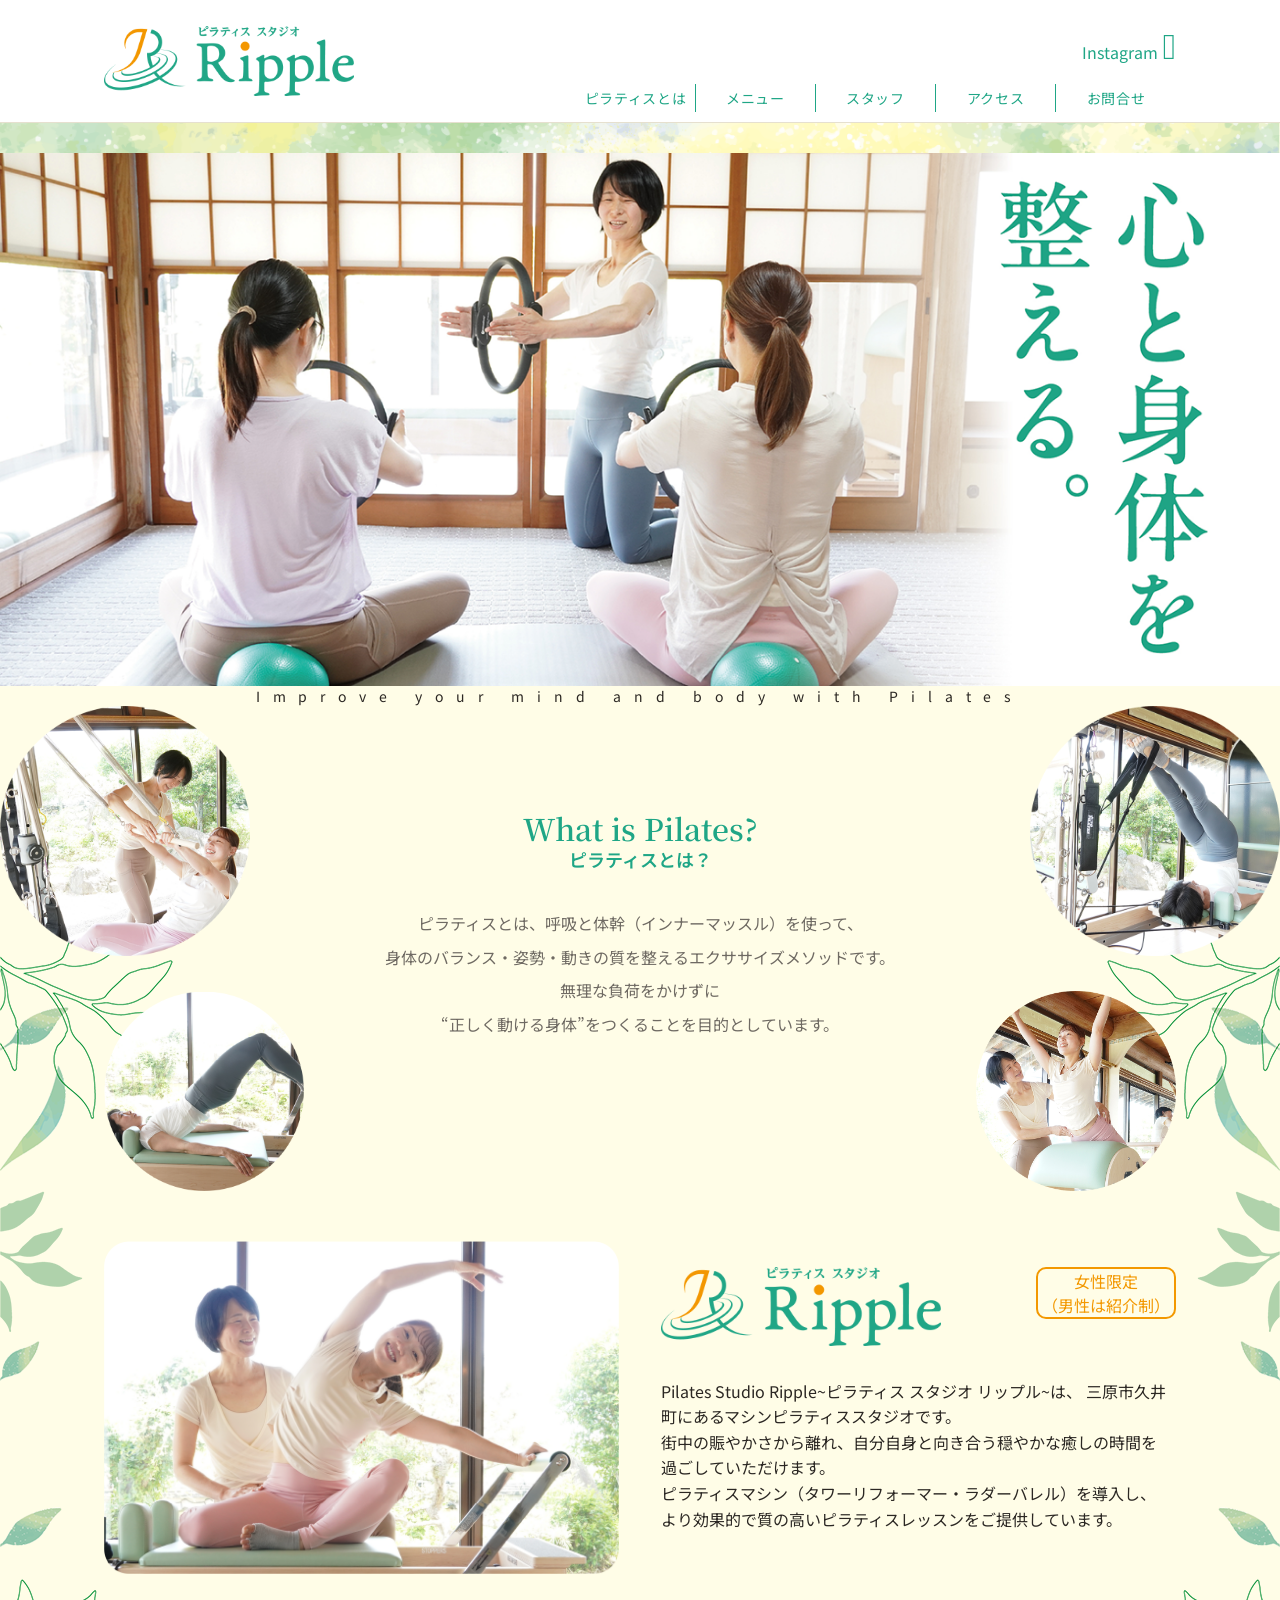
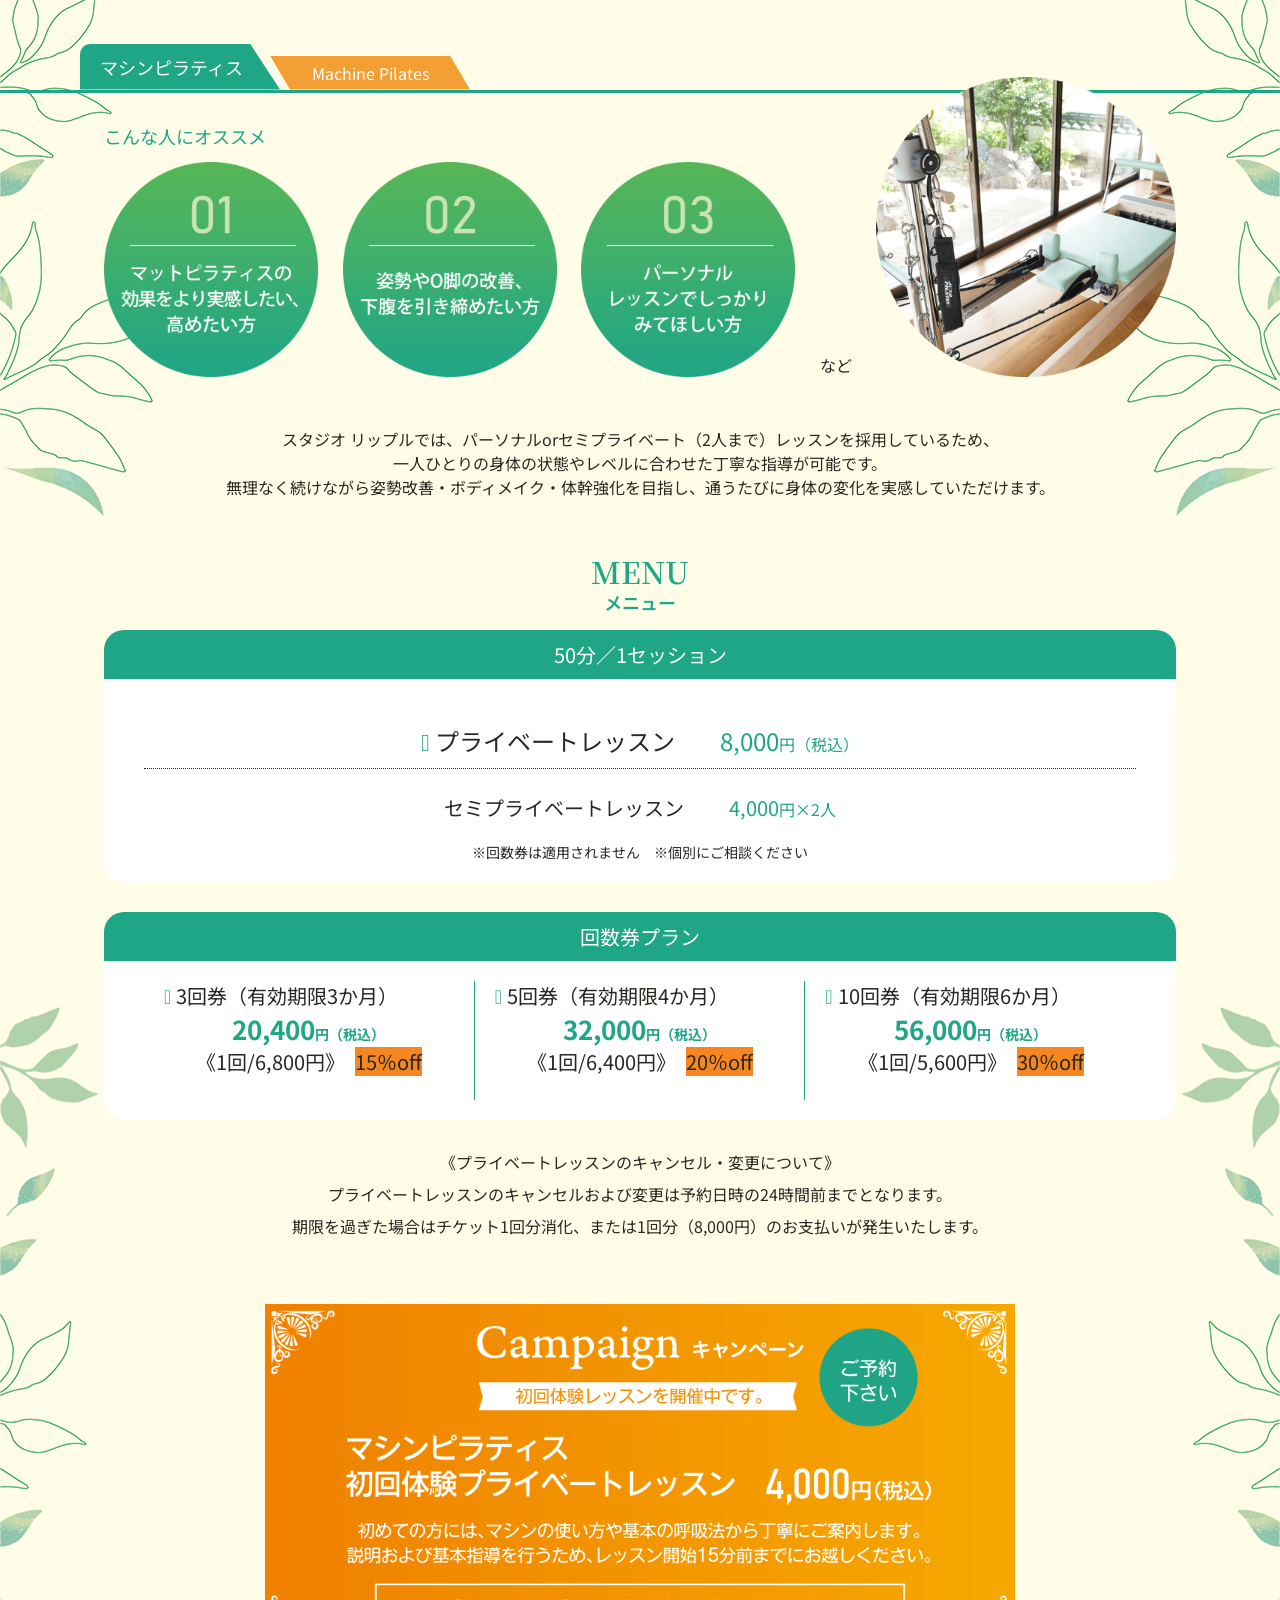
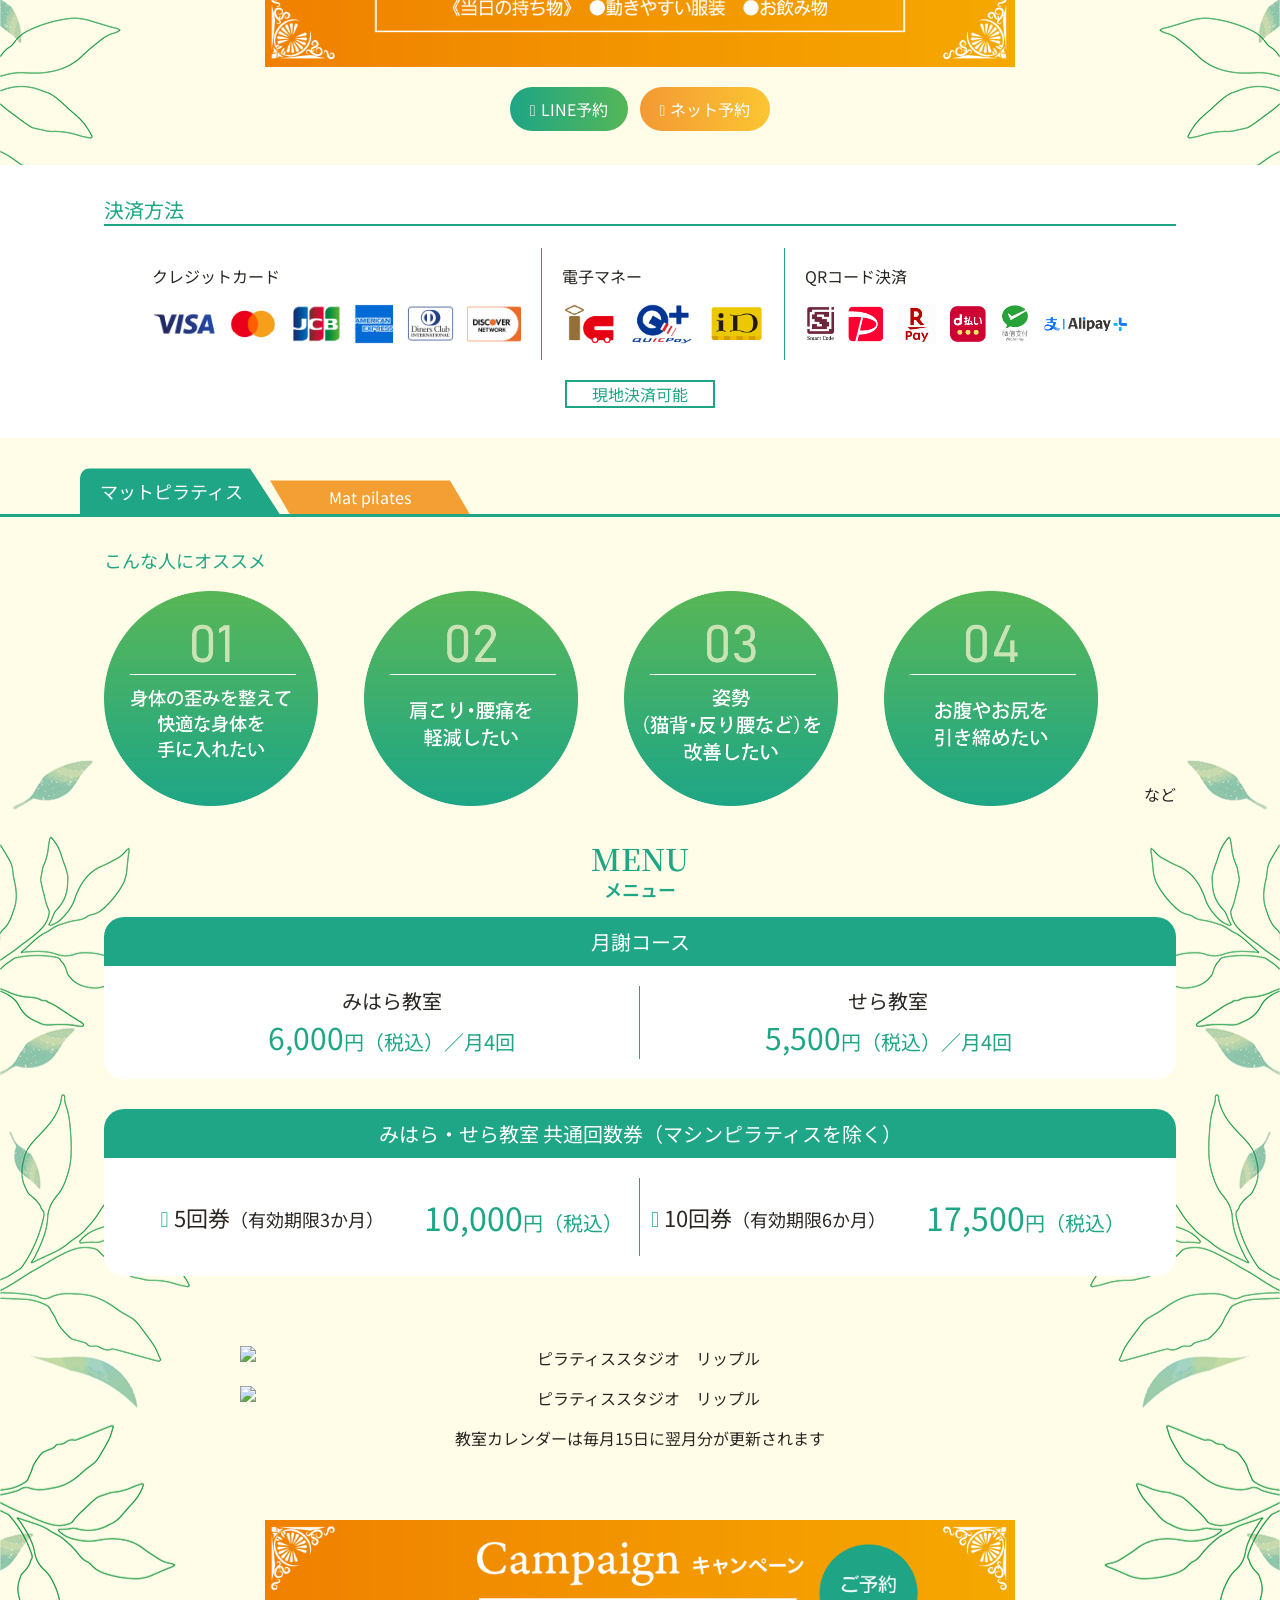
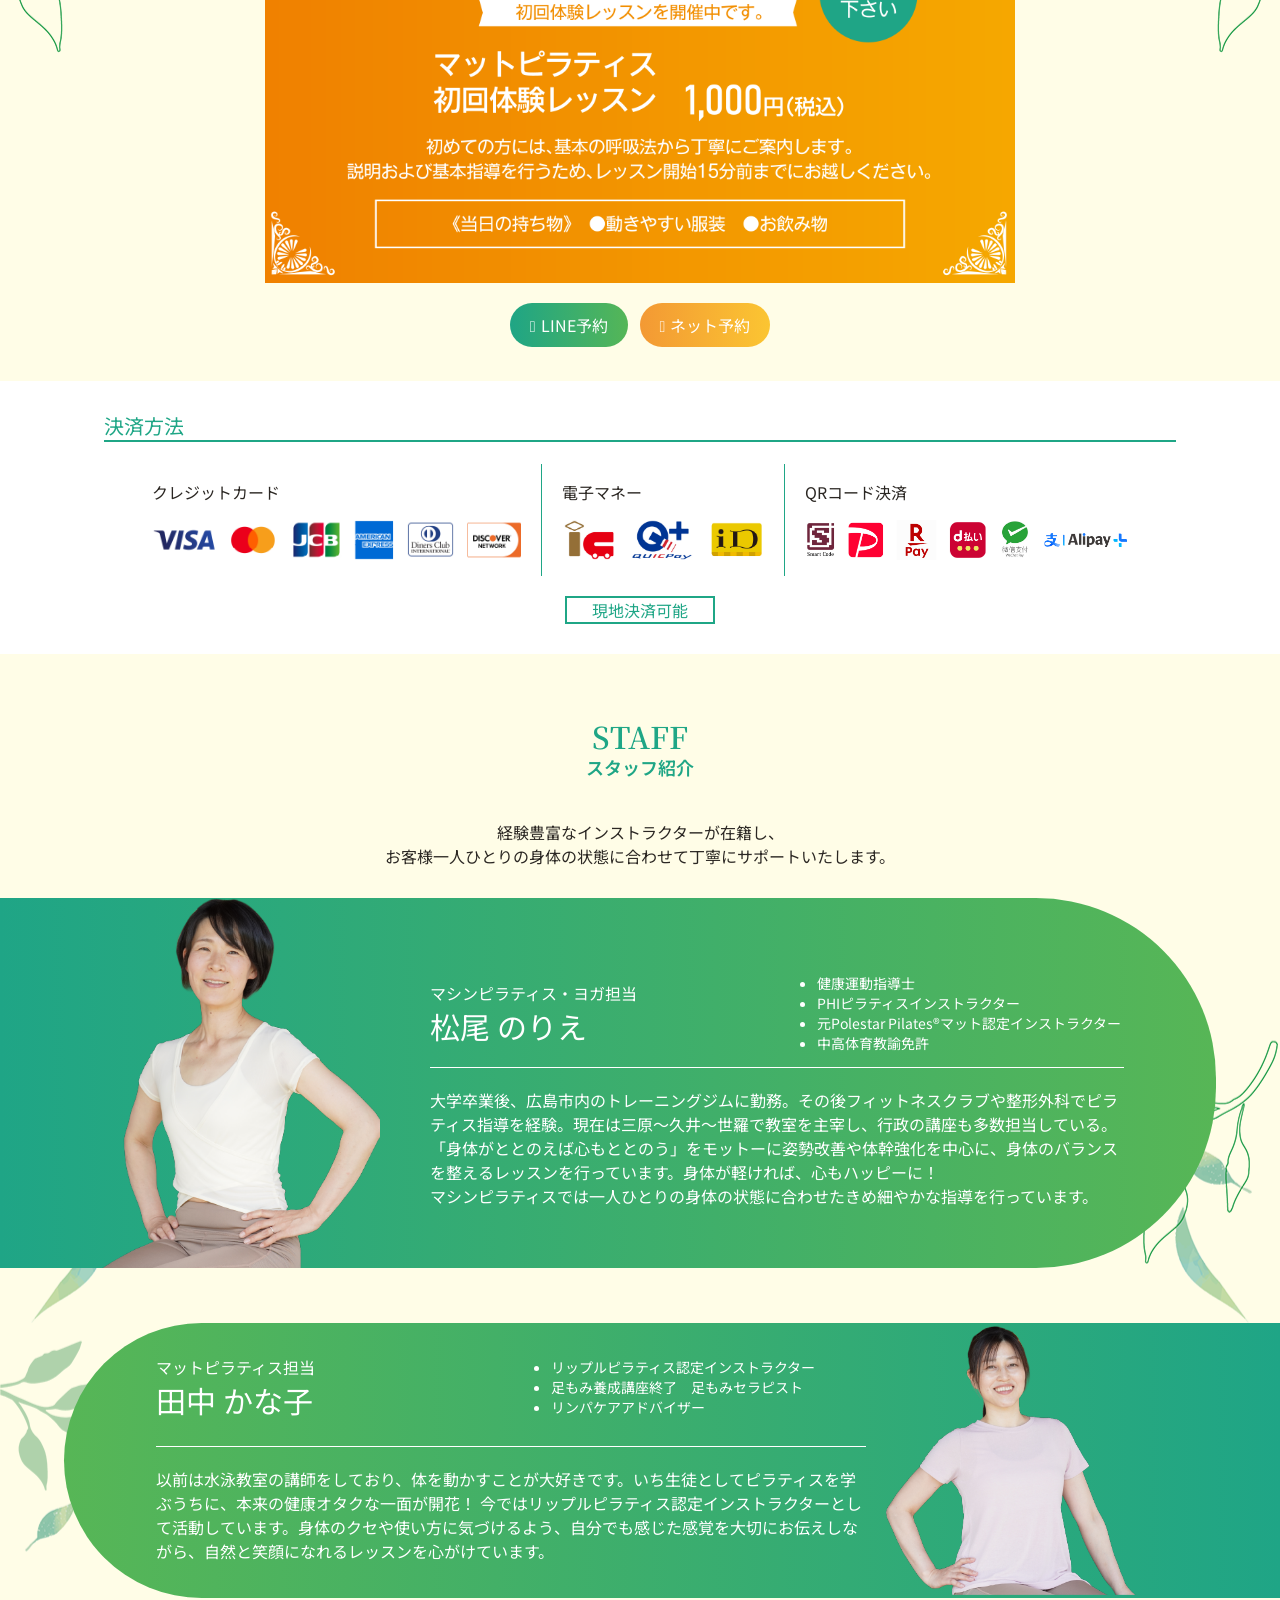
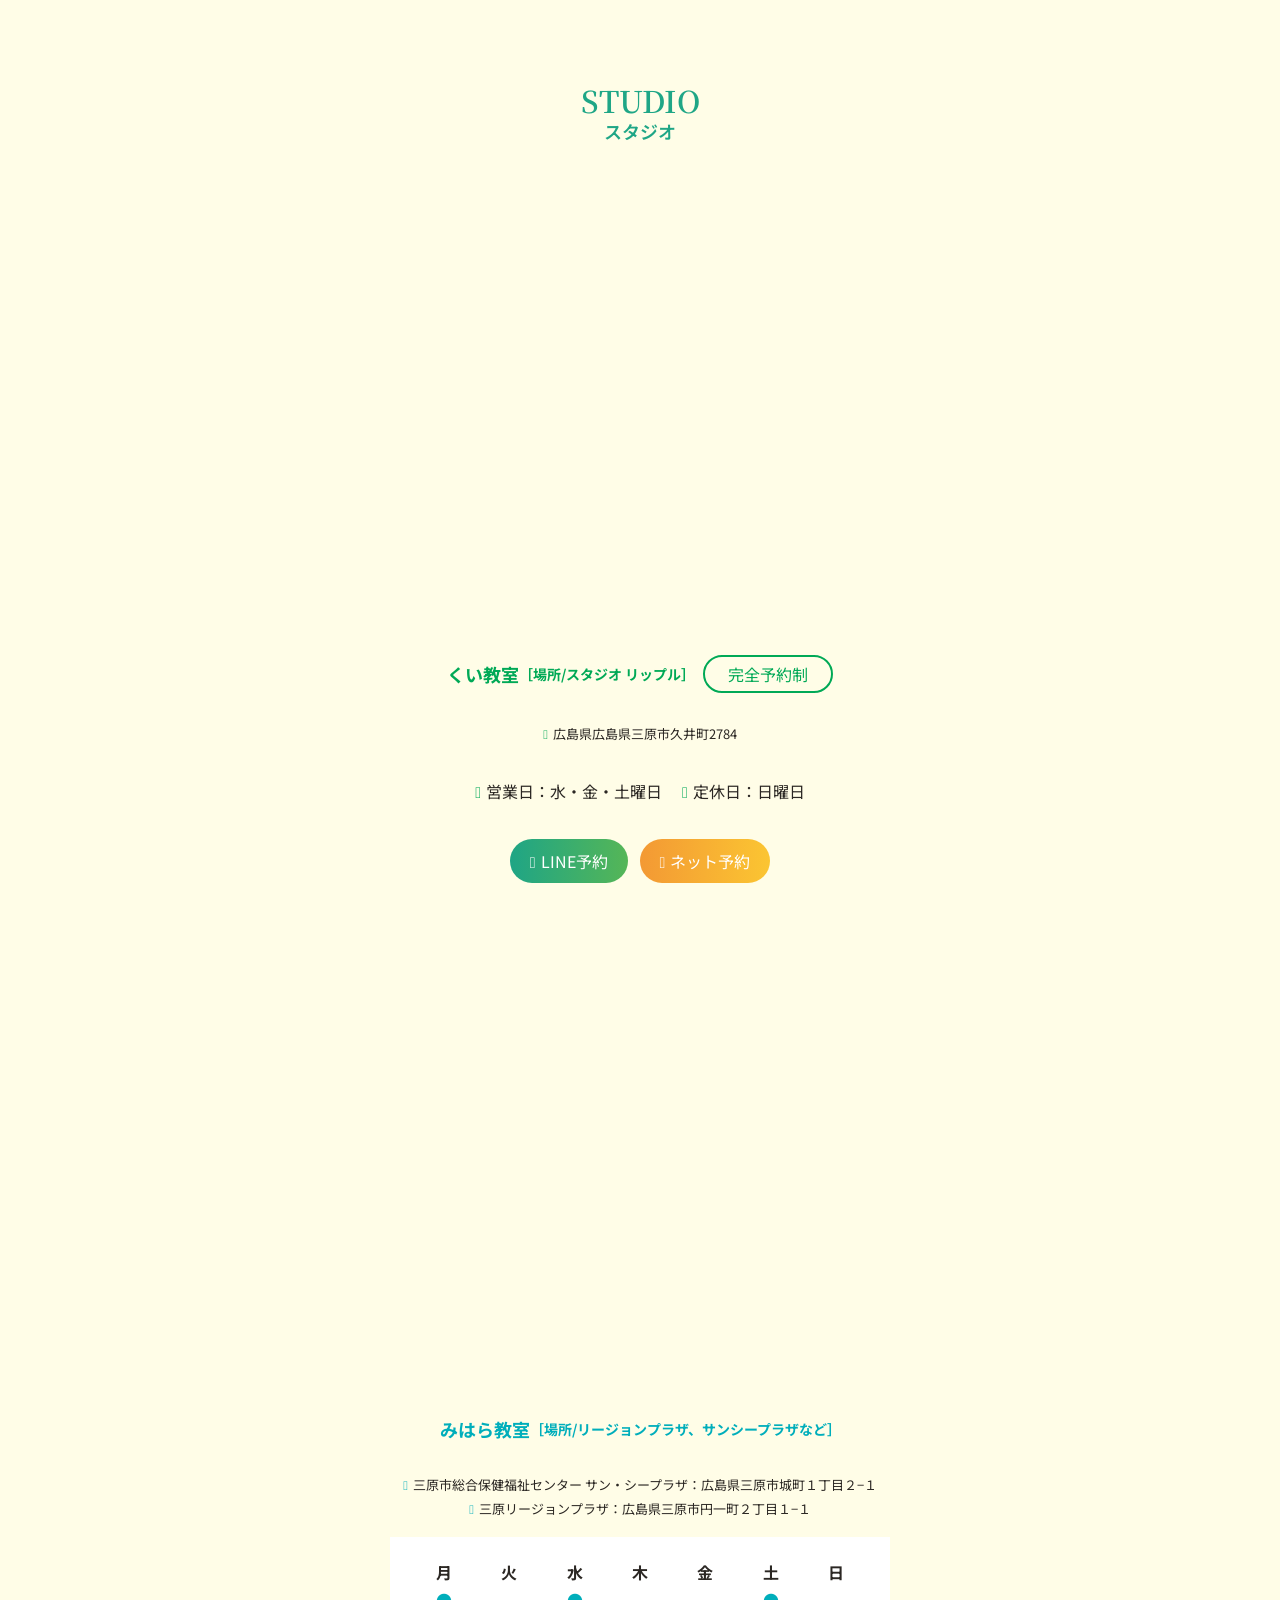
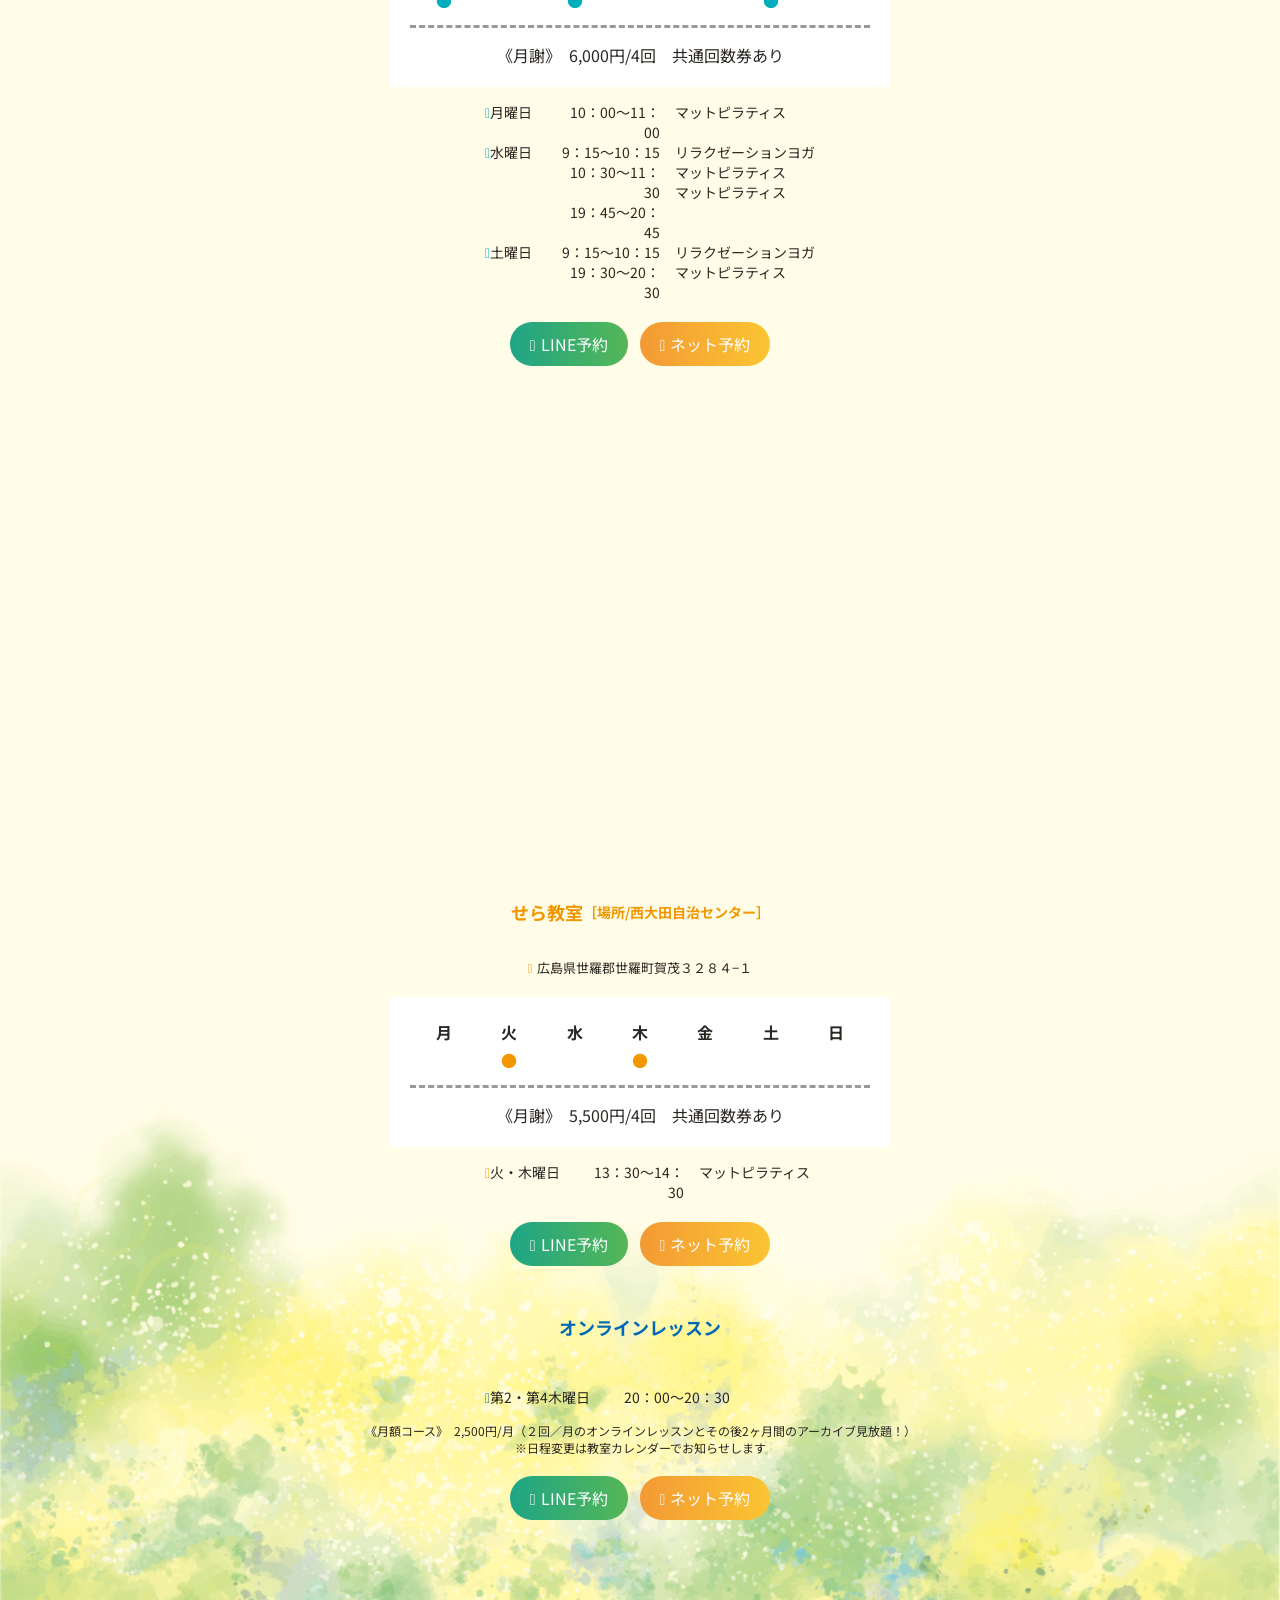
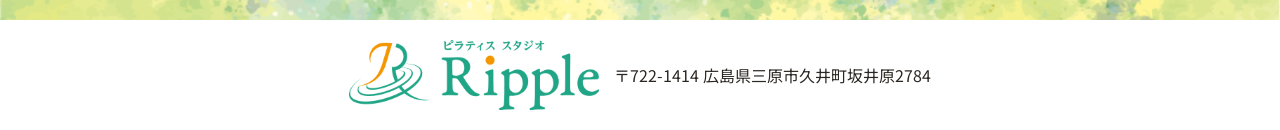
==== index.html @ 17fc34d1 "Update index.html" ====
<!DOCTYPE html>
<html lang="ja">
	<head>
		<meta charset="UTF-8">
		<meta name="viewport" content="width=device-width, initial-scale=1.0">
		<title>Ripple | ピラティススタジオ</title>
		<link rel="preconnect" href="https://fonts.googleapis.com">

		<link href="css/style.css?ver=1.0.0" rel="stylesheet">
		<!--<link rel="stylesheet" href="https://cdnjs.cloudflare.com/ajax/libs/font-awesome/4.7.0/css/font-awesome.min.css">
		<link href="https://use.fontawesome.com/releases/v5.8.2/css/all.css" rel="stylesheet">-->
		<link rel="stylesheet" href="https://cdnjs.cloudflare.com/ajax/libs/font-awesome/7.0.1/css/all.min.css" integrity="sha512-2SwdPD6INVrV/lHTZbO2nodKhrnDdJK9/kg2XD1r9uGqPo1cUbujc+IYdlYdEErWNu69gVcYgdxlmVmzTWnetw==" crossorigin="anonymous" referrerpolicy="no-referrer" />


	</head>

	<body>

		<header>
		  <div class="nav-inner">
			<div><a href="./" class="logo">
				<img src="./images/logo.png" alt="ピラティススタジオ　リップル">
			</a></div>
			<div>
				<p class="insta pc"><a href="https://www.instagram.com/ripple_pilates_norie?igsh=MWVmcjJnNmF0ODdneA%3D%3D&utm_source=qr" target="_blank">Instagram</a></p>
				<nav class="desktop-nav">
				  <a href="#about">ピラティスとは</a>
				  <a href="#machine">メニュー</a>
				  <a href="#staff">スタッフ</a>
				  <a href="#studio">アクセス</a>
				  <a href="https://line.me/R/ti/p/@204qvchf?ts=07282357&oat_content=url" target="_blank">お問合せ</a>
				</nav>
			</div>
			<button class="menu-btn" id="menuBtn" aria-label="メニュー"><span></span><span></span><span></span></button>
			  
		  </div>
			
			<div class="mobile-nav" id="mobileNav">
				<a href="#about">ピラティスとは</a>
				<a href="#machine">メニュー</a>
				<a href="#mat">スタッフ</a>
				<a href="#studio">アクセス</a>
				<a href="https://line.me/R/ti/p/@204qvchf?ts=07282357&oat_content=url" target="_blank">お問合せ</a>
				<a href="https://www.instagram.com/ripple_pilates_norie?igsh=MWVmcjJnNmF0ODdneA%3D%3D&utm_source=qr" target="_blank" class="insta">Instagram</a>
			</div>
		  
		</header>

		<main id="top">

		<!-- HERO -->
		<section class="hero">
			<div><img src="./images/main-img.png" alt="ピラティススタジオ　リップル"></div>
			<div>Improve your mind and body with Pilates</div>	  
		</section>
			
			
			

		  <!--<div class="leaf-divider">
			<svg viewBox="0 0 1200 60" preserveAspectRatio="none"><path d="M0 30 Q150 0 300 30 T600 30 T900 30 T1200 30 V60 H0 Z" fill="#E7F3EE"/></svg>
		  </div>-->
<div class="bk1">
		  <!-- ABOUT -->
		<section class="about" id="about">
			<div class="wrap">
				<p class="eyebrow font1">What is Pilates?</p>
			  	<h2 class="heading">ピラティスとは？</h2>
			  	<div class="fade-in">
					<div class="about-text">
				  	<p>
						ピラティスとは、呼吸と体幹（インナーマッスル）を使って、<br class="pc">
						身体のバランス・姿勢・動きの質を整えるエクササイズメソッドです。<br class="pc">
						無理な負荷をかけずに<br class="pc">
						“正しく動ける身体”をつくることを目的としています。
				  	</p>
					</div>
			  	</div>
				
				<div class="badge-row">
					<div>
						<img src="./images/index5.png" alt="ピラティススタジオ　リップル">  
					</div>
				  
					<div>
						<p>女性限定<br>（男性は紹介制）</p>
						<p>Pilates Studio Ripple~ピラティス スタジオ リップル~は、
						三原市久井町にあるマシンピラティススタジオです。<br>
						街中の賑やかさから離れ、自分自身と向き合う穏やかな癒しの時間を
						過ごしていただけます。<br>
						ピラティスマシン（タワーリフォーマー・ラダーバレル）を導入し、
						より効果的で質の高いピラティスレッスンをご提供しています。</p>
				  	</div>
				</div>
				
			</div>
		</section>
			
			
			
			

		  <!--<div class="leaf-divider">
			<svg viewBox="0 0 1200 60" preserveAspectRatio="none"><path d="M0 30 Q150 60 300 30 T600 30 T900 30 T1200 30 V60 H0 Z" fill="#FFFDE2"/></svg>
		  </div>-->

		  <!-- MACHINE PILATES -->
		  <section class="program" id="machine">
			  
			<div class="program1">  
				<div class="wrap">
				  <div class="program-tag">マシンピラティス</div>
				  <div class="heading1">Machine Pilates</div>
				</div>
			</div>
			  
				
			<div class="wrap">				
			  <p class="program2">こんな人にオススメ</p>

			  <div class="reasons fade-in m-t--90">
				<div class="reason-card">
					<img src="./images/index8.png" alt="ピラティススタジオ　リップル">
				</div>
				<div class="reason-card">
				  	<img src="./images/index9.png" alt="ピラティススタジオ　リップル">
				</div>
				<div class="reason-card">
				  	<img src="./images/index10.png" alt="ピラティススタジオ　リップル">
				</div>
				  
				<div class="reason-card2">
				  	など
				</div>
				  
				  
				<div class="reason-card3">
				  	<img src="./images/index11.png" alt="ピラティススタジオ　リップル">
				</div>
				  
				  
				  
			  </div>
				
				
				
			<div class="program3">
				スタジオ リップルでは、パーソナルorセミプライベート（2人まで）レッスンを採用しているため、<br class="pc">
				一人ひとりの身体の状態やレベルに合わせた丁寧な指導が可能です。<br>
				無理なく続けながら姿勢改善・ボディメイク・体幹強化を目指し、通うたびに身体の変化を実感していただけます。	
			</div>	

			<p class="eyebrow font1">MENU</p>
			<h2 class="heading">メニュー</h2>

			  <div class="program4">
				  <div class="program4-1">50分／1セッション</div>
				  <div class="price-block">
					<dl class="program4-2">
						<dt>プライベートレッスン</dt>  
					  	<dd>8,000<span>円（税込）</span></dd>
					</dl>
					<dl class="program4-3">
						<dt>セミプライベートレッスン</dt>  
					  	<dd>4,000<span>円×2人</span></dd>
					</dl>
					<div class="program4-4">※回数券は適用されません　※個別にご相談ください</div>
				  </div>
			  </div>

			  <div class="program4">
				<div class="program4-1">回数券プラン</div>
				<div class="price-block2">
				  <div>
					  <p>3回券<br class="sp">（有効期限3か月）</p>
					  <p>20,400<span>円（税込）</span></p>
					  <p>《1回/6,800円》<span>15％off</span></p>  
				　</div>	  
				  <div>
					  <p>5回券<br class="sp">（有効期限4か月）</p>
					  <p>32,000<span>円（税込）</span></p>
					  <p>《1回/6,400円》<span>20％off</span></p>  
				　</div>	
				  <div>
					  <p>10回券<br class="sp">（有効期限6か月）</p>
					  <p>56,000<span>円（税込）</span></p>
					  <p>《1回/5,600円》<span>30％off</span></p>  
				　</div>	
				</div>
			  </div>
				
			　<div class="program5">	
				
			　  <p>《プライベートレッスンのキャンセル・変更について》</p>
				<p>プライベートレッスンのキャンセルおよび変更は予約日時の24時間前までとなります。</p>
				<p>期限を過ぎた場合はチケット1回分消化、または1回分（8,000円）のお支払いが発生いたします。</p>
			  </div>	

			  <div class="campaign fade-in">
				<div class="campaign1"><img src="./images/campain1.png" alt="ピラティススタジオ　リップル"></div>
				  
				 <div class="studio-buttons">
				 	<a href="https://line.me/R/ti/p/@204qvchf?ts=07282357&oat_content=url" class="btn btn-green" target="_blank">LINE予約</a>
					<a href="https://r-pilates-2784.stores.jp/reserve/kui-sakaibara-studio-ripple/4110200#pageContent" class="btn btn-orange" target="_blank">ネット予約</a>
				 </div>
			
			  </div>

			  
			  </div>
			  
			  
			  <div class="program6">
				  <div class="wrap">
					  <div class="program6-1">決済方法</div>
					  <div class="pay-icons">
						  <div>
						  	  <p>クレジットカード</p>
						  	  <p><img src="./images/card1.png" alt="ピラティススタジオ　リップル"></p>
						  </div>
						  <div>
						  	  <p>電子マネー</p>
						  	  <p><img src="./images/card2.png" alt="ピラティススタジオ　リップル"></p>
						  </div>
						  <div>
						  	  <p>QRコード決済</p>
						  	  <p><img src="./images/card3.png" alt="ピラティススタジオ　リップル"></p>
						  </div>
					  </div>
			  	  </div>
				  
				  <div class="pay-note">現地決済可能</div>
			  </div>
			  
			  
			  
			  
		  </section>

		  <!--<div class="leaf-divider">
			<svg viewBox="0 0 1200 60" preserveAspectRatio="none"><path d="M0 30 Q150 0 300 30 T600 30 T900 30 T1200 30 V60 H0 Z" fill="#E7F3EE"/></svg>
		  </div>-->

		  <!-- MAT PILATES -->
		  <section class="program" id="mat">
			<div class="program1">  
				<div class="wrap">
				  <div class="program-tag">マットピラティス</div>
				  <div class="heading1">Mat pilates</div>
				</div>
			</div>
			  
			<div class="wrap">
			  <p class="program2">こんな人にオススメ</p>

			  
			  <div class="reasons fade-in">
				<div class="reason-card">
					<img src="./images/index12.png" alt="ピラティススタジオ　リップル">
				</div>
				<div class="reason-card">
				  	<img src="./images/index13.png" alt="ピラティススタジオ　リップル">
				</div>
				<div class="reason-card">
				  	<img src="./images/index14.png" alt="ピラティススタジオ　リップル">
				</div>
				  
				<div class="reason-card">
				  	<img src="./images/index15.png" alt="ピラティススタジオ　リップル">
				</div>
				  
				<div class="reason-card2">
				  	など
				</div>
		  </div>

			  <!--<h3 class="menu-title">MENU</h3>-->

			<p class="eyebrow font1">MENU</p>
			<h2 class="heading">メニュー</h2>
				
				
			<div class="program4">
				  <div class="program4-1">月謝コース</div>
				  <div class="price-block3">
					 <div>
						  <p>みはら教室</p>
						  <p>6,000<span>円（税込）／月4回</span></p>
					 </div>	  
					 <div>
						  <p>せら教室</p>
						  <p>5,500<span>円（税込）／月4回</span></p>
					 </div>	
				  </div>
			  </div>

			  <div class="program4">
				<div class="program4-1">みはら・せら教室 共通回数券<br class="sp">（マシンピラティスを除く）</div>
				<div class="price-block3">
					<div>
						<dl>
							<dt>5回券<span>（有効期限3か月）</span></dt>
							<dd>10,000<span>円（税込）</span></dd>
						</dl>  
	
					</div>	  
					<div>
						<dl>
							<dt>10回券<span>（有効期限6か月）</span></dt>
							<dd>17,500<span>円（税込）</span></dd>
						</dl> 
					</div>
				</div>
			  </div>
				
				
			<div class="program7">	
			　  <p><img id="calendar1" src="https://res.cloudinary.com/o5vjtxmu/image/upload/calender1_atkdhb.jpg" alt="ピラティススタジオ　リップル"></p>
				
				<p><img id="calendar2" src="https://res.cloudinary.com/o5vjtxmu/image/upload/calender2_bbyiql.jpg" alt="ピラティススタジオ　リップル"></p>
				
				<p>教室カレンダーは毎月15日に翌月分が更新されます</p>
			</div>	

			  <div class="campaign fade-in">
				<div class="campaign1"><img src="./images/campain2.png" alt="ピラティススタジオ　リップル"></div>
				  
				 <div class="studio-buttons">
				 	<a href="https://line.me/R/ti/p/@204qvchf?ts=07282357&oat_content=url" class="btn btn-green" target="_blank">LINE予約</a>
					<a href="https://r-pilates-2784.stores.jp/reserve/kui-sakaibara-studio-ripple/booking_pages#pageContent" class="btn btn-orange" target="_blank">ネット予約</a>
				 </div>
			
			  </div>

			  
			  </div>	
				

				<div class="program6">
				  <div class="wrap">
					  <div class="program6-1">決済方法</div>
					  <div class="pay-icons">
						  <div>
						  	  <p>クレジットカード</p>
						  	  <p><img src="./images/card1.png" alt="ピラティススタジオ　リップル"></p>
						  </div>
						  <div>
						  	  <p>電子マネー</p>
						  	  <p><img src="./images/card2.png" alt="ピラティススタジオ　リップル"></p>
						  </div>
						  <div>
						  	  <p>QRコード決済</p>
						  	  <p><img src="./images/card3.png" alt="ピラティススタジオ　リップル"></p>
						  </div>
					  </div>
			  	  </div>
				  
				  <div class="pay-note">現地決済可能</div>
			  </div>
				
				
		</section>

	

		  <!-- STAFF -->
		  <section class="staff" id="staff">
			<!--<div class="wrap">-->
			  <p class="eyebrow font1">STAFF</p>
			  <h2 class="heading" style="margin-bottom:40px;">スタッフ紹介</h2>
				
				
			<div class="staff1">
				経験豊富なインストラクターが在籍し、<br>
				お客様一人ひとりの身体の状態に合わせて丁寧にサポートいたします。	
			</div>	
				

			  <div class="staff-card1 fade-in">
				  <div class="wrap">
					<div class="staff-photo1"><img src="./images/index6.png" alt="ピラティススタジオ　リップル"></div>
					<div class="staff-card1-1">
					  
					  
						  <div class="staff-info line1">

							  <div class="staff-info1">
								<p>マシンピラティス・ヨガ担当</p>
								<p>松尾 のりえ</p>
							  </div>
							  <div class="staff-info2">
								  <ul>
								  	  <li>健康運動指導士</li>
									  <li>PHIピラティスインストラクター</li>
									  <li>元Polestar Pilates®マット認定インストラクター</li>
									  <li>中高体育教諭免許</li>
								  
								  </ul>
							  </div>						  
						  </div>

						  <div class="staff-info">
							  大学卒業後、広島市内のトレーニングジムに勤務。その後フィットネスクラブや整形外科でピラティス指導を経験。現在は三原～久井～世羅で教室を主宰し、行政の講座も多数担当している。<br>
							「身体がととのえば心もととのう」をモットーに姿勢改善や体幹強化を中心に、身体のバランスを整えるレッスンを行っています。身体が軽ければ、心もハッピーに！<br>
							マシンピラティスでは一人ひとりの身体の状態に合わせたきめ細やかな指導を行っています。
						  </div>
					  
					  
					  </div>
				  </div>
				  
			  </div>


			  <div class="staff-card2 fade-in">
				  <div class="wrap">

					  <div class="staff-card2-1">
					  
						  <div class="staff-info line1">
							  <div class="staff-info1">
								<p>マットピラティス担当</p>
								<p>田中 かな子</p>
							  </div>
							  <div class="staff-info2">
								  <ul>
								  	  <li>リップルピラティス認定インストラクター</li>
									  <li>足もみ養成講座終了　足もみセラピスト</li>
									  <li>リンパケアアドバイザー</li>
								  </ul>
							  </div>	
						  </div>

						  <div class="staff-info">
							  以前は水泳教室の講師をしており、体を動かすことが大好きです。いち生徒としてピラティスを学ぶうちに、本来の健康オタクな一面が開花！ 今ではリップルピラティス認定インストラクターとして活動しています。身体のクセや使い方に気づけるよう、自分でも感じた感覚を大切にお伝えしながら、自然と笑顔になれるレッスンを心がけています。
						  </div>
						  
					  </div>
					  
					  <div class="staff-photo2"><img src="./images/index7.png" alt="ピラティススタジオ　リップル"></div>
				  
				  </div>
			  </div>
			<!--</div>-->
		  </section>
	
</div>	

		  <!-- STUDIO -->
		  <section class="studio" id="studio">
			<div class="wrap">
			  <p class="eyebrow font1">STUDIO</p>
			  <h2 class="heading" style="margin-bottom:40px;">スタジオ</h2>

				<div class="studio-card fade-in">
					<div class="studio-map">
				  		<iframe src="https://www.google.com/maps/embed?pb=!1m18!1m12!1m3!1d1590.7800603595886!2d133.03297649313137!3d34.48561002878902!2m3!1f0!2f0!3f0!3m2!1i1024!2i768!4f19!3m3!1m2!1s0x3550f9c8cf6c82e7%3A0xa01af13fa90ca4a5!2z44CSNzIyLTE0MTQg5bqD5bO255yM5LiJ5Y6f5biC5LmF5LqV55S65Z2C5LqV5Y6f77yS77yY77yS77yU4oiS77yS!5e0!3m2!1sja!2sjp!4v1783468691214!5m2!1sja!2sjp" width="100%" height="450" style="border:0;" allowfullscreen="" loading="lazy" referrerpolicy="strict-origin-when-cross-origin"></iframe>
					</div>
					<div class="studio-info">
				  		<h3 class="color1">くい教室<span>［場所/スタジオ リップル］</span></h3><p class="studio1">完全予約制</p>
				  		<p class="addr addr1"><span>広島県広島県三原市久井町2784</span></p>
						<div class="studio2">
							<p>営業日：水・金・土曜日</p>
							<p>定休日：日曜日</p>
						</div>
				  		<div class="studio-buttons">
							<a href="https://line.me/R/ti/p/@204qvchf?ts=07282357&oat_content=url" class="btn btn-green" target="_blank">LINE予約</a>
							<a href="https://r-pilates-2784.stores.jp/reserve/kui-sakaibara-studio-ripple/4110200#pageContent" class="btn btn-orange" target="_blank">ネット予約</a>
				  		</div>
					</div>
				</div>
			  

				<div class="studio-card fade-in">
					<div class="studio-map m-t-30">
						<iframe src="https://www.google.com/maps/embed?pb=!1m18!1m12!1m3!1d3292.0715495874915!2d133.0792569118417!3d34.399527272915606!2m3!1f0!2f0!3f0!3m2!1i1024!2i768!4f13.1!3m3!1m2!1s0x3550566bef02b101%3A0xa6726284635572df!2z44CSNzIzLTAwMTQg5bqD5bO255yM5LiJ5Y6f5biC5Z-O55S677yR5LiB55uu77yS4oiS77yR!5e0!3m2!1sja!2sjp!4v1783469466233!5m2!1sja!2sjp" width="100%" height="450" style="border:0;" allowfullscreen="" loading="lazy" referrerpolicy="strict-origin-when-cross-origin"></iframe>
					</div>
					<div class="studio-info">
						<h3 class="color2">みはら教室<br class="sp"><span>［場所/リージョンプラザ、サンシープラザなど］</span></h3>
						<p class="addr addr2">
							<span>三原市総合保健福祉センター サン・シープラザ：<br class="sp">広島県三原市城町１丁目２−１</span><br>
							<span>三原リージョンプラザ：<br class="sp">広島県三原市円一町２丁目１−１</span>
						</p>
						
						
						<div class="studio-table">
							  <table>
								  <tr>
									<th>月</th>
									<th>火</th>
									<th>水</th>
									<th>木</th>
									<th>金</th>
									<th>土</th>
									<th>日</th>
								  </tr>
								  
								  <tr>
									<td class="color2">●</td>
									<td></td>
									<td class="color2">●</td>
									<td></td>
									<td></td>
									<td class="color2">●</td>
									<td></td>
								  </tr>

							  </table>

							  <div>
								《月謝》　6,000円/4回　共通回数券あり
							  </div>
							 
						  </div>
						  
						  <ul class="list1">
						  	<li>月曜日</li>
							<li>10：00～11：00</li>
						  	<li>マットピラティス</li>
						  </ul>
						  <ul class="list1">
						  	<li>水曜日</li>
							<li>
								9：15～10：15<br>
								10：30～11：30<br>
								19：45～20：45
							</li>
						  	<li>
								リラクゼーションヨガ<br>
								マットピラティス<br>
								マットピラティス
							</li>
						  </ul>
						  <ul class="list1">
						  	<li>土曜日</li>
							<li>
								9：15～10：15<br>
								19：30～20：30
							</li>
						  	<li>
								リラクゼーションヨガ<br>
								マットピラティス
							</li>
						  </ul>
					  </div>
						
						
						
					 	<div class="studio-buttons">
							<a href="https://line.me/R/ti/p/@204qvchf?ts=07282357&oat_content=url" class="btn btn-green" target="_blank">LINE予約</a>
							<a href="https://r-pilates-2784.stores.jp/reserve/kui-sakaibara-studio-ripple/booking_pages#pageContent" class="btn btn-orange" target="_blank">ネット予約</a>
					  	</div>
					</div>

			  
				  <div class="studio-card fade-in">
					  <div class="studio-map m-t-30">
						  <iframe src="https://www.google.com/maps/embed?pb=!1m18!1m12!1m3!1d3285.0797978247124!2d132.98846311184838!3d34.576847372851205!2m3!1f0!2f0!3f0!3m2!1i1024!2i768!4f13.1!3m3!1m2!1s0x3550f05a8f7a9013%3A0x5c11556c8a8b5e4b!2z44CSNzIyLTE2MjYg5bqD5bO255yM5LiW576F6YOh5LiW576F55S66LOA6IyC77yT77yS77yY77yU4oiS77yR!5e0!3m2!1sja!2sjp!4v1783469518657!5m2!1sja!2sjp" width="100%" height="450" style="border:0;" allowfullscreen="" loading="lazy" referrerpolicy="strict-origin-when-cross-origin"></iframe>
					  </div>
					  
					  <div class="studio-info">
						  <h3 class="color3">せら教室<span>［場所/西大田自治センター］</span></h3>
						  <p class="addr addr3"><span>広島県世羅郡世羅町賀茂３２８４−１</span></p>
						  
						  <div class="studio-table">
							  <table>
								  <tr>
									<th>月</th>
									<th>火</th>
									<th>水</th>
									<th>木</th>
									<th>金</th>
									<th>土</th>
									<th>日</th>
								  </tr>
								  
								  <tr>
									<td></td>
									<td class="color3">●</td>
									<td></td>
									<td class="color3">●</td>
									<td></td>
									<td></td>
									<td></td>
								  </tr>

							  </table>

							  <div>
								《月謝》　5,500円/4回　共通回数券あり
							  </div>
							 
						  </div>
						  
						  <ul class="list2">
						  	<li>火・木曜日</li>
							<li>13：30～14：30</li>
						  	<li>マットピラティス</li>
						  </ul>

					  </div>
					  
						  <div class="studio-buttons">
							  <a href="https://line.me/R/ti/p/@204qvchf?ts=07282357&oat_content=url" class="btn btn-green" target="_blank">LINE予約</a>
							  <a href="https://r-pilates-2784.stores.jp/reserve/kui-sakaibara-studio-ripple/booking_pages#pageContent" class="btn btn-orange" target="_blank">ネット予約</a>
						  </div>
					  </div>
				</div>
				
				<div class="studio-card fade-in">
					  
					  <div class="studio-info">
						  <h3 class="color4">オンラインレッスン</h3>
						  <p class="addr addr4"></p>
						  <ul class="list3">
						  	<li>第2・第4木曜日</li>
							<li>20：00～20：30</li>
							<li></li>
						  </ul>
						  <div class="studio3">
							  《月額コース》　2,500円/月<br class="sp">（２回／月のオンラインレッスンとその後2ヶ月間のアーカイブ見放題！）<br>
							  ※日程変更は教室カレンダーでお知らせします
						  </div>
					</div>
						  
						  
						  
					
					<div class="studio-buttons">
						<a href="https://line.me/R/ti/p/@204qvchf?ts=07282357&oat_content=url" class="btn btn-green" target="_blank">LINE予約</a>
						<a href="https://r-pilates-2784.stores.jp/reserve/kui-sakaibara-studio-ripple/products/548040" class="btn btn-orange"  target="_blank">ネット予約</a>
					</div>
					  
				</div>
			</div>
		  </section>

		</main>

		<footer>
		  <div class="footer-inner">
			<a href="#top" class="logo">
			 	<img src="./images/logo.png" alt="ピラティススタジオ　リップル">
			</a>
			<div>〒722-1414 広島県三原市久井町坂井原2784</div>
			  
			  
			  
			  
			  
		  </div>
		</footer>
	
	<script src="js/app.js"></script>


<script>
  /*const menuBtn = document.getElementById('menuBtn');
  const mobileNav = document.getElementById('mobileNav');
  menuBtn.addEventListener('click', () => {
    mobileNav.classList.toggle('open');
  });
  mobileNav.querySelectorAll('a').forEach(a=>{
    a.addEventListener('click', ()=> mobileNav.classList.remove('open'));
  });

  const observer = new IntersectionObserver((entries)=>{
    entries.forEach(e=>{
      if(e.isIntersecting){ e.target.classList.add('visible'); }
    });
  }, { threshold:0.15 });
  document.querySelectorAll('.fade-in').forEach(el=>observer.observe(el));*/
</script>

<script>
  document.querySelectorAll('#calendar1, #calendar2').forEach(function(img) {
    var now = new Date();
    var hourKey = now.getFullYear() + '-' + (now.getMonth()+1) + '-' + now.getDate() + '-' + now.getHours();
    img.src = img.src + '?v=' + hourKey;
  });
</script>

	</body>
</html>
---- css/style.css ----
@charset "UTF-8";


@import url('https://fonts.googleapis.com/css2?family=Noto+Serif+JP:wght@400;500;600;700&family=Noto+Sans+JP:wght@300;400;500;700&display=swap');

@import url('https://fonts.googleapis.com/css2?family=Noto+Serif+JP:wght@200..900&display=swap');

:root{
    --cream:#fffde7;
    --white:#FFFFFF;
    --green:#1fa686;
    --green-dark:#279478;
    --green-tint:#E7F3EE;
    --green-pale:#CFE9DE;
    --orange:#F6861F;
    --orange-tint:#FDEEDC;
    --ink:#2B2723;
    --ink-soft:#6f6a63;
    --line:#e6e0cf;
    --radius-lg:28px;
}
*{box-sizing:border-box;}
html{scroll-behavior:smooth;}
body{
    margin:0;
    font-family:"Noto Sans JP", sans-serif;
    color:var(--ink);
    background:var(--cream) no-repeat center top url(../images/bk1.png);
	background-size: 100% auto;
    -webkit-font-smoothing:antialiased;
}
/*h1,h2,h3,.serif{ font-family:"Noto Serif JP", serif; }*/
img,svg{display:block;max-width:100%;}
a{text-decoration:none;color:inherit;}
.wrap{ max-width:1120px; margin:0 auto; padding:0 24px; }
section{ position:relative; }

.font1{
	font-family: "Noto Serif JP", serif;
  	font-style: normal;
}

.pc{display: block;}
.sp{display: none;}

.m-t--100{margin-top: -100px;}
.m-t--90{margin-top: -90px;}

.m-t-30{margin-top: 30px;}

  /* ---------- Header ---------- */
header{
    position:sticky; top:0; z-index:100;
    background:var(--white);
    backdrop-filter:blur(6px);
    border-bottom:1px solid var(--line);
}
.nav-inner{
    display:flex; align-items:center; justify-content:space-between;
    padding:10px 24px; max-width:1120px; margin:0 auto;
}
.logo{ display:flex; align-items:center; gap:8px; }
.logo img{
	width:100%;
	max-width: 250px;
	height: auto;
}

.insta{
	color: var(--green);
	text-align: right;
}
.insta::after{
	font-family: FontAwesome;
    content: "\e055";
    margin-left: 5px;
	font-size: 36px;
	align-items: center;
}

nav.desktop-nav{ display:flex; font-size:14px; letter-spacing:.05em; }


nav.desktop-nav a{ position:relative; padding:4px 0; color:var(--green); text-align: center; width: 120px;}

nav.desktop-nav a:not(:last-child){
	border-right: 1px solid var(--green);
}


nav.desktop-nav a::after{
	content:"";
	position:absolute;
	left:0;
	bottom:-3px;
	width:0;
	height:2px;
	background:var(--green);
	transition:width .25s ease;
}

nav.desktop-nav a:hover::after{ width:100%; }
.menu-btn{
	display:none; flex-direction:column; gap:5px; width:32px; cursor:pointer; background:none; border:none; padding:6px;
}
.menu-btn span{ display:block; height:2px; width:100%; background:var(--green-dark); border-radius:2px; }
.mobile-nav{
	display:none; flex-direction:column; background:var(--white); border-top:1px solid var(--line);
    padding:12px 24px 20px;
}
.mobile-nav a{ padding:10px 0; border-bottom:1px dashed var(--line); font-size:14px; color: var(--green);}
@media (max-width:840px){
    nav.desktop-nav{ display:none; }
    .menu-btn{ display:flex; }
    .mobile-nav.open{ display:flex; }
}


/* ---------- Hero ---------- */

main{
	background: no-repeat center bottom url(../images/bk2.png);
	background-size: 100% auto;
}


#top{
	/*background: no-repeat center top url(../images/bk1.png);
	background-size: 100% 150px;*/
}

.hero{ padding:30px 0 0 0; overflow:hidden; }
.hero img{
	width: 100%;
	height: auto;
}
.hero div:last-child{
	font-size: 14px;
	/*letter-spacing: clamp(1px, 0.2vw, 4px);*/
	letter-spacing: 1vw;
	
	text-align: center;
}



.bk1{
	background-image: url(../images/bk_left.png), url(../images/bk_right.png);
	background-position: left top 200px , right top 200px;
	background-repeat: no-repeat;
	background-size: 250px auto;
}



  /* ---------- section eyebrow / heading ---------- */
.eyebrow{
    color:var(--green); font-size:clamp(22px,3vw,30px); font-weight:600; text-align:center;
	margin-bottom: 3px;
}
.heading{
    text-align:center; font-size:18px; font-weight:600; color:var(--green);
	margin-top: -7px;
}
.heading-sub{ text-align:center; font-size:12px; color:var(--ink-soft); letter-spacing:.1em; margin-bottom:34px; }

/* ---------- What is Pilates ---------- */
.about{
	background-image: url(../images/index1.png), url(../images/index2.png);
	background-size: 250px auto;
	background-repeat: no-repeat;
	background-position: left top, right top;
	padding:70px 0 40px;
}
.about-text p{ font-size:16px; line-height:2.1; color:var(--ink-soft); margin:0; text-align: center;}
.about-photo{
	border-radius:50% / 40%; overflow:hidden; aspect-ratio:1/0.85;
    background:linear-gradient(150deg,#eadfca,#c9d9c9);
    border:6px solid var(--white); box-shadow:0 10px 30px rgba(50,80,60,0.12);
}

.about-text{
	width: 100%;
	background-image: url(../images/index3.png), url(../images/index4.png);
	background-size: 200px auto;
	background-repeat: no-repeat;
	background-position: left bottom, right bottom;
	padding: 20px 0 150px 0;
}

.badge-row{
	display: flex;
	justify-content: space-between;
	align-items: center;
	margin-top: 50px;
}

.badge-row div{
	width: 48%;
}

.badge-row div:first-child img{
	width: 100%;
	height: auto;
}


.badge-row div:last-child{
	background: no-repeat left top url(../images/logo.png);
	background-size: 280px auto;
	
}

.badge-row div:last-child p:first-child{
	width: 140px;
	margin-left: auto;
	text-align: center;
	color: #f39800;
	border: 2px solid #f39800;
	border-radius: 10px;
	margin-top: 0px;
}

.badge-row div:last-child p:last-child{
	line-height: 1.6em;
	margin-top: 60px;
}

@media (max-width:760px){ 
}




/* ---------- leaf divider ---------- */
.leaf-divider{ height:64px; margin:-1px 0; }
.leaf-divider svg{ width:100%; height:100%; }
/* ---------- program sections ---------- */
.program{ padding:30px 0 0 0; }
.program1{
	border-bottom: 3px solid var(--green);
	padding: 0 !important;
	margin-bottom: 30px;
}

.program1 .wrap{
	display: flex;
	align-items: flex-end;
	padding: 0 !important;
	margin-bottom: 0 !important;
}


.program-tag{
	clip-path: polygon(0% 0%, 85% 0%, 100% 100%, 0% 100%);
	background: var(--green);
	color: var(--white);
	border-radius: 10px 0 0 0;
	width: 200px;
	padding: 10px 0 10px 20px;
	font-size: 18px;
}

.heading1{
	clip-path: polygon(0% 0%, 90% 0%, 100% 100%, 10% 100%);
	background: #f49f34;
	width: 200px;
	text-align: center;
	color: var(--white);
	font-size: 16px;
	padding: 5px 0;
	margin: 0 0 0 -10px;
}


.program2{
	font-size: 18px;
	color: var(--green);
}

.program3{
	text-align: center;
	margin: 50px 0;
}

.reasons{
	display: flex;
	justify-content: space-between;
	align-items: flex-end;
}

.reason-card{
	width: 20%;	  
}

.reason-card img{
	width: 100%;
	height: auto;
}

.reason-card3{
	width: 28%;
}

.reason-card3 img{
	width: 100%;
	height: auto;
}


	  
	  
.menu-title{ text-align:center; font-family:"Noto Serif JP",serif; font-size:24px; letter-spacing:.2em; margin:10px 0 30px; color:var(--ink); }
  .menu-title::after{
    content:""; display:block; width:36px; height:2px; background:var(--green); margin:10px auto 0;
  }

.program4{
	margin-bottom: 30px;
}

.program4 .program4-1{
	text-align: center;
	color: var(--white);
	font-size: 20px;
	padding: 10px 0;
	background: var(--green);
	border-radius: 20px 20px 0 0;
}

.price-block{
	background: var(--white);
	padding: 20px 40px;
	border-radius: 0 0 20px 20px;
}

.price-block2{
	background: var(--white);
	padding: 20px 40px;
	border-radius: 0 0 20px 20px;
	display: flex;
	justify-content: space-between;
}


.price-block dl{
	display: flex;
	justify-content: center;
	align-items: center;
	gap: 5px;
}

.price-block dl dd{
	color: var(--green);
}


.program4-2{
	font-size: 24px;
	border-bottom: 1px dotted var(--ink);
	padding-bottom: 10px;
}

.program4-2 dt::before{
	font-family: FontAwesome;
    content: "\f111";
    margin-right: 5px;
	color: var(--green);
}

.program4-3{
	font-size: 20px;
}

.price-block dl span{
	font-size: 16px;
}

.program4-4{
	text-align: center;
	font-size: 14px;
}


.price-block2 div{
	width: calc(100% / 3);
	padding: 0 20px;
}

.price-block2 div:not(:last-child){
	border-right: 1px solid var(--green);
}

.price-block2 div p{
	margin: 0;
	padding: 0;
}

.price-block2 div p:first-child{
	font-size: 20px;
}
.price-block2 div p:first-child::before{
	font-family: FontAwesome;
    content: "\f111";
    margin-right: 5px;
	color: var(--green);
}

.price-block2 div p:nth-child(2){
	font-size: 26px;
	color: var(--green);
	font-weight: bold;
	text-align: center;
	
}

.price-block2 div p:nth-child(2) span{
	font-size: 14px;
}

.price-block2 div p:last-child{
	font-size: 20px;
	text-align: center;
}

.price-block2 div p:last-child span{
	background: var(--orange);
	text-align: center;
	width: 110px;
	margin-left: 10px;
}

.program5{
	margin-top: -60px;
}

.program5 p{
	text-align: center;
	margin-bottom: 5px;
	line-height: 1em;
}


.price-block3{
	display: flex;
	background: var(--white);
	padding: 20px 40px;
	border-radius: 0 0 20px 20px;
}

.price-block3 div{
	width: 50%;
}

.price-block3 div:first-child{
	border-right: 1px solid var(--green);
}

.price-block3 div p{
	margin: 0;
}

.price-block3 div p:first-child{
	font-size: 20px;
	text-align: center;
}

.price-block3 div p:last-child{
	font-size: 30px;
	color: var(--green);
	text-align: center;
}

.price-block3 div p:last-child span{
	font-size: 20px;
}

.price-block3 div dl{
	display: flex;
	justify-content: center;
	align-items: center;
}

.price-block3 div dl dt{
	font-size: 22px;
}

.price-block3 div dl dt span{
	font-size: 18px;
}

.price-block3 div dl dt::before{
	font-family: FontAwesome;
    content: "\f111";
    margin-right: 5px;
	color: var(--green);
}

.price-block3 div dl dd{
	font-size: 32px;
	color: var(--green);
}

.price-block3 div dl dd span{
	font-size: 20px;
}



/* campaign banner */
.campaign{
      margin-top:36px;
	  padding:34px 28px;
	  text-align:center;
}


.campaign1 img{
	width: 100%;
	max-width: 750px;
	height: auto;
	margin: 0 auto;
} 



.btn-green{
	background: linear-gradient(to right, #1fa585, #55b657);
	color:#fff;
}
.btn-green::before{
	font-family: FontAwesome;
    content: "\f3c0";
    margin-right: 5px;
}

/*.btn-green:hover{ background:var(--green-dark); }*/




  .btn-white{ background:#fff; color:var(--orange); }
  .btn-white:hover{ background:#fff2e2; }


.program6{
	background: var(--white);
	padding: 30px 0;
}

.program6-1{
	font-size: 20px;
	color: var(--green);
	border-bottom: 2px solid var(--green);
}

.pay-icons{
	display:flex;
	justify-content: center;
	align-items: center;
	flex-wrap: wrap;
	margin-top:22px;
}

.pay-icons div{
	padding: 0 20px;
}


.pay-icons div:not(:last-child){
	border-right: 1px solid var(--green);
}

.pay-icons img{
	height: 40px;
	width: auto;
	margin: 0 auto;
}

.pay-note{
	color: var(--green);
	text-align: center;
	width: 150px;
	border: 2px solid var(--green);
	margin: 20px auto 0 auto;
}


.program7{
	width: 100%;
	max-width: 800px;
	margin: 0 auto;
	text-align: center;
}

.program7 img{
	width: 100%;
	height: auto;
}



  /* ---------- staff ---------- */
.staff1{
	text-align: center;
	margin-bottom: 30px;
}
.staff{ padding: 30px 0; }

.staff-card1{
	position: relative;
	width: 95%;
	height: auto;
	background: linear-gradient(to right, #1fa586, #57b656);
	left: 0;
	top: 0;
	border-radius: 0 180px 180px 0;
	margin-bottom: 300px;
}


.staff-card1 .wrap{
	display: flex;
	align-items: center;
}

.staff-card1-1{
	padding: 20px;
	color: var(--white);
}

.staff-info{
	display: flex;
	align-items: center
}

.line1{
	border-bottom: 1px solid var(--white);
	margin-bottom: 20px;
}

.staff-info1 p{
	margin: 0;
	padding: 0;
	line-height: 1;
}

.staff-info1 p:last-child{
	font-size: 30px;
	margin-top: 10px;
}

.staff-info2 ul{
	font-size: 14px;
}


.staff-info div{
	width: 50%;
}

.staff-photo1{
	padding: 0 30px;
}

.staff-photo1 img{
	width: 550px;
	height: auto;
}


.staff-card2{
	position: absolute;
	width: 95%;
	height: auto;
	background: linear-gradient(to left, #1fa586, #57b656);
	right: 0;
	bottom: 0;
	border-radius: 140px 0 0 140px;

}

.staff-card2 .wrap{
	display: flex;
	align-items: center;
}


.staff-card2-1{
	width: 70%;
	padding: 20px;
	color: var(--white);
}

.staff-card2-1 .staff-info{
	padding-bottom: 15px;
}


.staff-photo2{
}

.staff-photo2 img{
	width: 250px;
	height: auto;
}

.staff-card2 .staff-info1{
	
}



@media (max-width:700px){


}

  /* ---------- studio ---------- */
.studio{ padding:50px 0 70px; }
.studio-card{
	overflow:hidden;
	width: 100%;
	max-width: 640px;
	height: auto;
	margin: 0 auto 30px auto;
}
.studio-map{
}

.studio-info{
	/*padding:26px 30px;*/
	display:flex;
	justify-content:center;
	flex-wrap: wrap;
	align-items: center;
}


.studio-info p{

}



.studio-info h3{
	font-size:18px;
	display:flex;
	align-items:center;
}

.studio-info h3 span{
	font-size:14px;
}


.studio2{
	display: flex;
	justify-content: center;
	gap: 0 20px;
	flex-wrap: wrap;
	width: 100%;
}

.studio2 p::before{
	font-family: FontAwesome;
    content: "\f111";
    margin-right: 5px;
}


.studio-name{
	font-size:18px;
	display:flex;
	align-items:center;
}

.studio-name span{
	font-size:14px;
}

.studio1{
	width: 130px;
	border: 2px solid #00a956;
	padding: 5px;
	border-radius: 20px;
	text-align: center;
	margin-left: 8px;
}

.studio-info .addr{
	width: 100%;
	text-align: center;
	font-size:13px;
	line-height:1.8;
	margin-bottom:16px;
}

.studio-info .addr span::before{
	font-family: FontAwesome;
    content: "\f041";
    margin-right: 5px;
}


.studio-table{
	background: var(--white);
	width: 100%;
	max-width: 500px;
	margin: 0 auto 15px auto;
	text-align: center;
	padding: 20px;
}

.studio-table table{
	width: 100%;
	border-bottom: 3px dashed #999;
	margin-bottom: 15px;
	padding-bottom: 10px;
}

.studio-table table td{
}


.studio-info ul{
	display: flex;
	/*align-items: center;*/
	justify-content: center;
	gap: 0 5px;
	width: 100%;
	max-width: 400px;
	list-style: none;
	margin: 0;
	font-size: 14px;
}

.studio-info ul li:first-child::before{
	font-family: FontAwesome;
    content: "\f111";
    margin-left: 5px;

}



.studio-info ul li:first-child{
	width: 20%;	
}
.studio-info ul li:nth-child(2){
	width: 30%;
	text-align: right;
}
.studio-info ul li:last-child{
	width: 50%;
	padding-left: 10px;
}


.studio-info ul.list2 li:first-child{
	width: 27%;	
}
.studio-info ul.list2 li:nth-child(2){
	width: 30%;
	text-align: right;
}
.studio-info ul.list2 li:last-child{
	width: 43%;
	padding-left: 10px;
}

.studio-info ul.list3 li:first-child{
	width: 35%;	
}
.studio-info ul.list3 li:nth-child(2){
	width: 35%;
}
.studio-info ul.list3 li:last-child{
	width: 30%;
}



.studio-buttons{
	display:flex;
	gap:12px;
	flex-wrap:wrap;
	justify-content: center;
	margin-top: 20px;
}
.studio-buttons .btn{ padding:10px 20px; font-size:16px; border-radius: 30px;}
.studio-buttons .btn-orange{
	background: linear-gradient(to right, #f39934, #fbc532);
	color:#fff;
}

.studio-buttons .btn-orange::before{
	font-family: FontAwesome;
    content: "\f0ac";
    margin-right: 5px;
}

.color1,
.color1 span,
.addr1 span::before,
.studio2 p::before,
.studio1{
	color: #00a956;
}



.color2,
.addr2 span::before,
.studio-info ul.list1 li:first-child::before{
	color: #00aebb;
}



.color3,
.addr3 span::before,
.studio-info ul.list2 li:first-child::before{
	color: #f39700;
}

.color4,
.addr4 span::before,
.studio-info ul.list3 li:first-child::before{
	color: #0068b6;
}


.studio3{
	text-align: center;
	font-size: 12px;
	margin-top: 15px;
}


@media (max-width:700px){ .studio-card{ grid-template-columns:1fr; } .studio-map{ min-height:180px; } }




/* ---------- footer ---------- */
footer{ background:var(--white);}
.footer-inner{
	display: flex;
	align-items: center;
	justify-content: center;
	gap: 15px;
	padding: 20px 0;
}


.fade-in{ opacity:0; transform:translateY(18px); transition:opacity .7s ease, transform .7s ease; }
.fade-in.visible{ opacity:1; transform:translateY(0); }


@media (max-width:768px){
	.pc{display: none;}
	.sp{display: block;}
	
	.insta{
		text-align: left;
	}
	
	.bk1{
		background-image: url(../images/bk_left.png), url(../images/bk_right.png);
		background-position: left top 100px , right top 100px;
		background-repeat: no-repeat;
		background-size: 100px auto;
	}	
	
	
	.about{
		background-image: url(../images/index1.png), url(../images/index2.png);
		background-size: 120px auto;
		background-repeat: no-repeat;
		background-position: left top, right top;
		padding:70px 0 40px;
	}
	.about-text{
		width: 100%;
		background-image: url(../images/index3.png), url(../images/index4.png);
		background-size: 100px auto;
		background-repeat: no-repeat;
		background-position: left bottom, right bottom;
		padding: 20px 0 120px 0;
	}
	
	
	
	.badge-row{
		display: flex;
		justify-content: space-between;
		align-items: center;
		margin-top: 50px;
		
		flex-direction: column;
	}

	.badge-row div{
		width: 100%;
	}
	
	.badge-row div:last-child{
		margin-top: 20px;
		background-size: 180px auto;

	}

	.badge-row div:last-child p:first-child{
		width: 140px;
		margin-left: auto;
		text-align: center;
		color: #f39800;
		border: 2px solid #f39800;
		border-radius: 10px;
		margin-top: 0px;
	}

	.badge-row div:last-child p:last-child{
		line-height: 1.6em;
		margin-top: 30px;
	}
	
	
	.price-block dl{
		gap: 0;
		flex-direction: column;
	}
	
	
	.program4-2{
		font-size: 20px;
		border-bottom: 1px dotted var(--ink);
		padding-bottom: 10px;
	}
	
	.price-block2{
		background: var(--white);
		padding: 20px 40px;
		border-radius: 0 0 20px 20px;
		display: flex;
		justify-content: space-between;
		flex-direction: column;
	}
	
	.price-block2 div{
		width: 100%;
		padding: 0 20px;
	}

	.price-block2 div:not(:last-child){
		border-right: none;
		border-bottom: 1px solid var(--green);
		margin-bottom: 10px;
	}
	
	
	.logo img{
		width:100%;
		max-width: 200px;
		height: auto;
	}
	
	
	.program-tag{
		width: 170px;
		padding: 10px 0 10px 10px;
		font-size: 16px;
	}

	.heading1{
		width: 150px;
		font-size: 14px;
	}

	
	
	.pay-icons{
		flex-direction: column;
	}

	.pay-icons div{
		width: 100%;
	}


	.pay-icons div:not(:last-child){
		border-right: none;
		border-bottom: 1px solid var(--green);
	}

	.pay-icons img{
		height: 30px;
	}
	
	.reasons{
		display: flex;
		justify-content: space-between;
		align-items: flex-end;
		flex-wrap: wrap;
	}

	.reason-card{
		width: 45%;
		margin-bottom: 20px;
	}
	
	.reason-card2{
		width: 100%;
		text-align: right;
	}
	.reason-card3{
		width: 100%;
		text-align: center;
	}
	
	.reason-card3 img{
		width: 50%;
		margin:  0 auto;
	}
	
	
	.m-t--90{
		margin-top: 0;
	}
	
	.program5 p{
		text-align: center;
		margin-bottom: 5px;
		line-height: 1em;
		font-size: 13px;
	}
	
	.campaign{
		 margin-top:36px;
		 padding: 0 0 30px 0;
		 text-align:center;
	}
	
	.price-block3{
		display: flex;
		background: var(--white);
		padding: 20px 40px;
		border-radius: 0 0 20px 20px;
		
		flex-direction: column;
	}

	.price-block3 div{
		width: 100%;
		margin-bottom: 10px;
	}

	.price-block3 div:first-child{
		border-right: none;
		border-bottom: 1px solid var(--green);
	}
	
	.price-block3 div dl{
		display: flex;
		justify-content: center;
		align-items: center;
		flex-direction: column;
	}

	.price-block3 div dl dt{
		font-size: 22px;
	}
	.price-block3 div dl dt::before{
		font-family: FontAwesome;
		content: "\f111";
		margin-right: 5px;
		color: var(--green);
	}

	.price-block3 div dl dd{
		font-size: 32px;
		color: var(--green);
	}
	
	
	.staff-card1{
		position: relative;
		width: 95%;
		height: auto;
		background: linear-gradient(to right, #1fa586, #57b656);
		left: 0;
		top: 0;
		border-radius: 0 100px 100px 0;
		margin-bottom: 200%;
	}


	.staff-card1 .wrap{
		display: flex;
		align-items: center;
		flex-direction: column;
	}
	
	.staff-info{
		flex-direction: column;
	}
	
	.staff-info div{
		width: 100%;
	}

	.staff-photo1{
		padding: 0 10px;
	}

	.staff-photo1 img{
		width: 100%;
		max-width: 350px;
		height: auto;
	}
	
	.staff-card2{
		position: absolute;
		width: 95%;
		height: auto;
		background: linear-gradient(to left, #1fa586, #57b656);
		right: 0;
		bottom: 0;
		border-radius: 70px 0 0 70px;

	}

	
	
	.staff-card2 .wrap{
		display: flex;
		align-items: center;
		flex-direction: column;
	}


	.staff-card2-1{
		width: 100%;
		padding: 20px;
		color: var(--white);
	}
	
	.staff-photo2 img{
		width: 250px;
		height: auto;
	}
	
	
	
	.studio-info h3{
		flex-direction: column;
	}
	
	
	.studio-info h3 span{
		
	}
	
	.studio-info ul{
		flex-wrap: wrap;
	}

	.studio-info ul li:first-child{
		width: 100%;	
	}
	.studio-info ul li:nth-child(2){
		width: 40%;
	}
	.studio-info ul li:last-child{
		width: 50%;
	}

	.studio-info ul.list2 li:first-child{
		width: 100%;	
	}
	.studio-info ul.list2 li:nth-child(2){
		width: 40%;
		text-align: right;
	}
	.studio-info ul.list2 li:last-child{
		width: 50%;
		padding-left: 10px;
	}

	.studio-info ul.list3 li:first-child{
		width: 100%;	
	}
	.studio-info ul.list3 li:nth-child(2){
		width: 40%;
	}
	.studio-info ul.list3 li:last-child{
		width: 50%;
	}

	
	
	
	.footer-inner{
		display: flex;
		align-items: center;
		justify-content: center;
		gap: 15px;
		padding: 20px 0;
		flex-direction: column;
	}
	
	
	
}
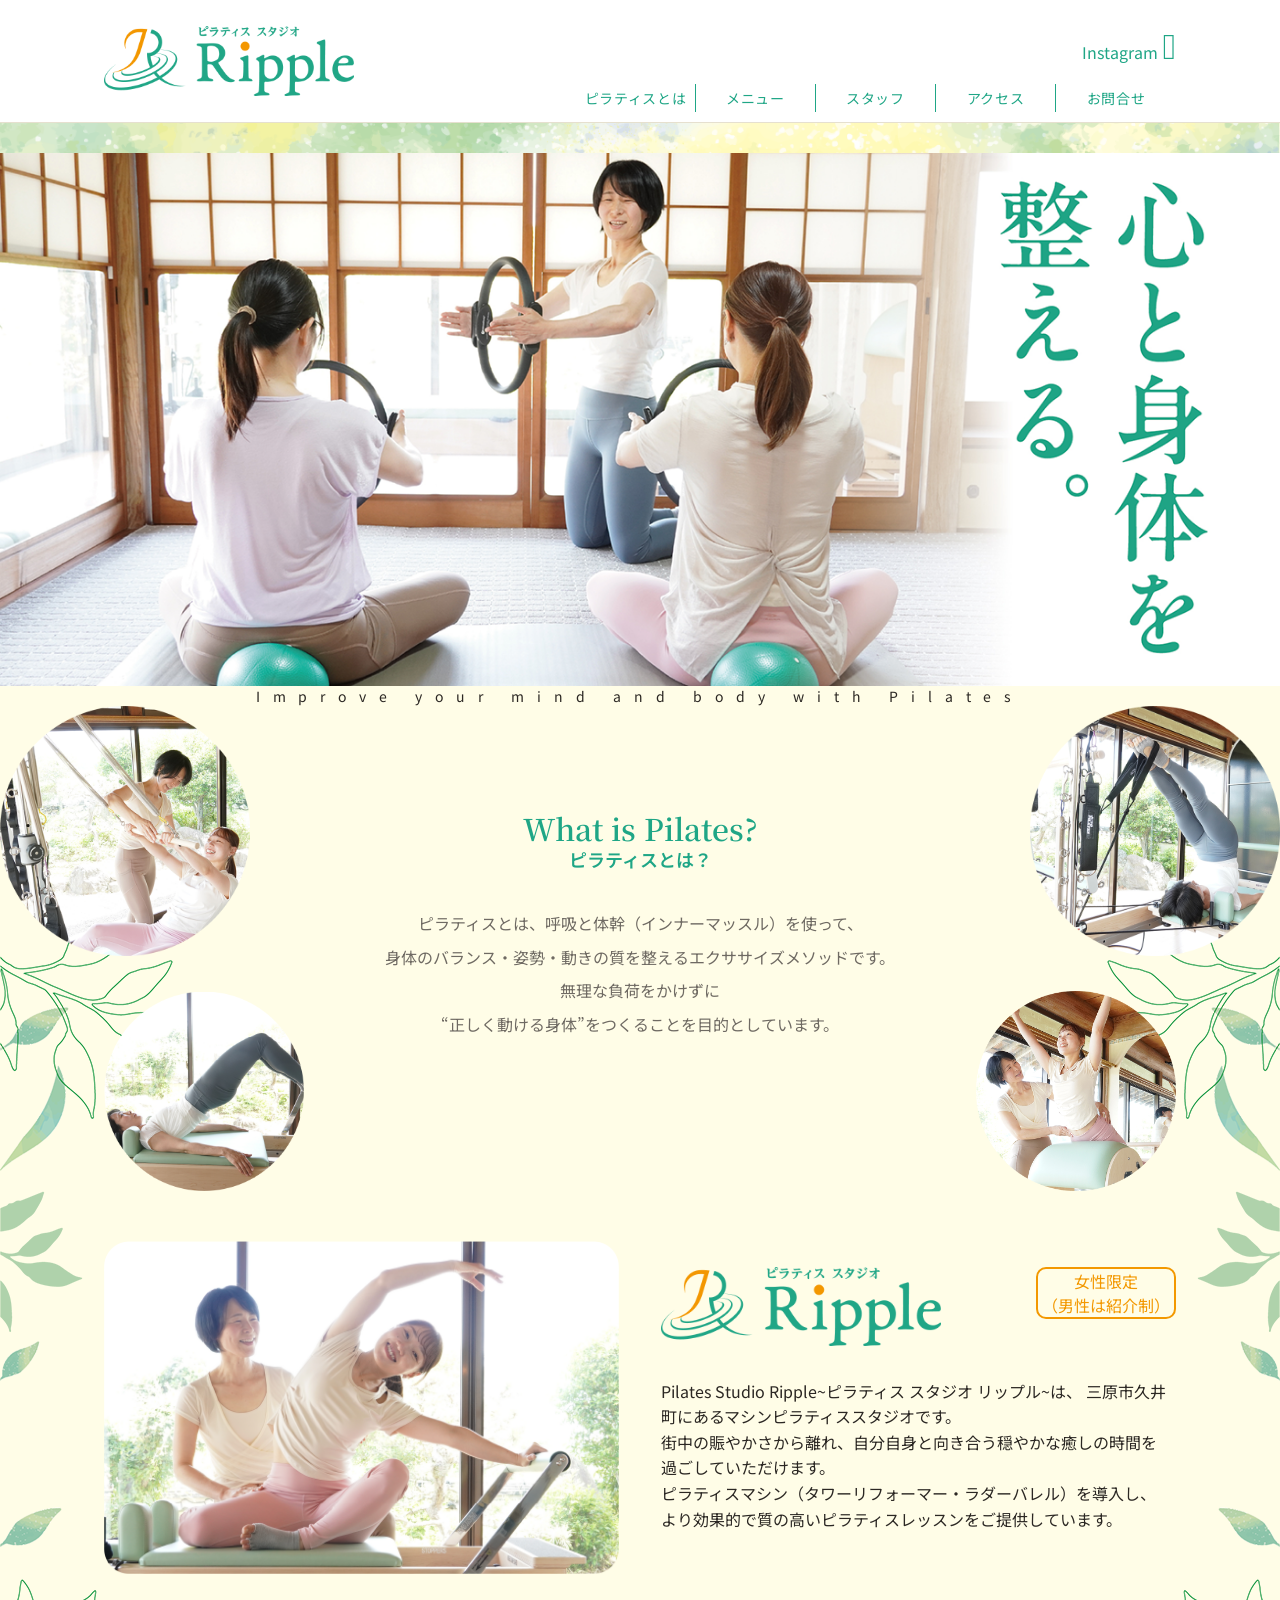
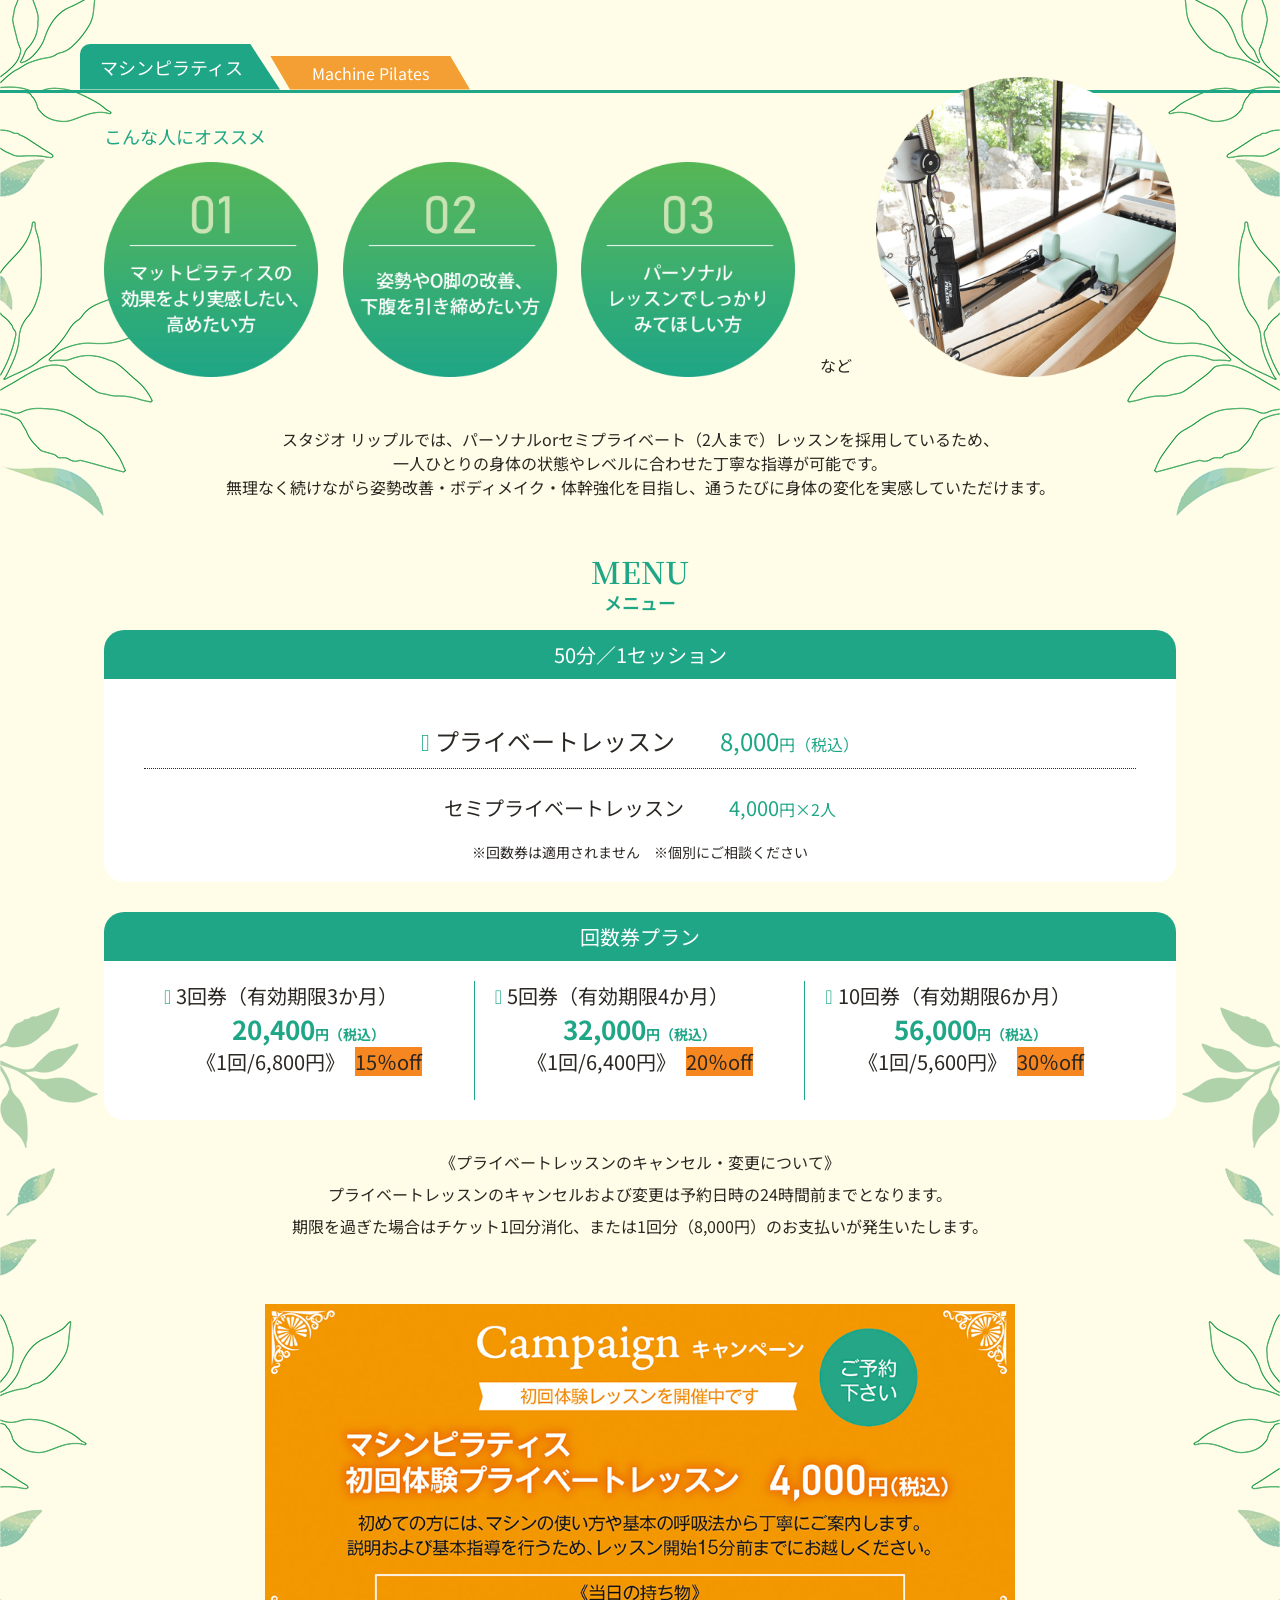
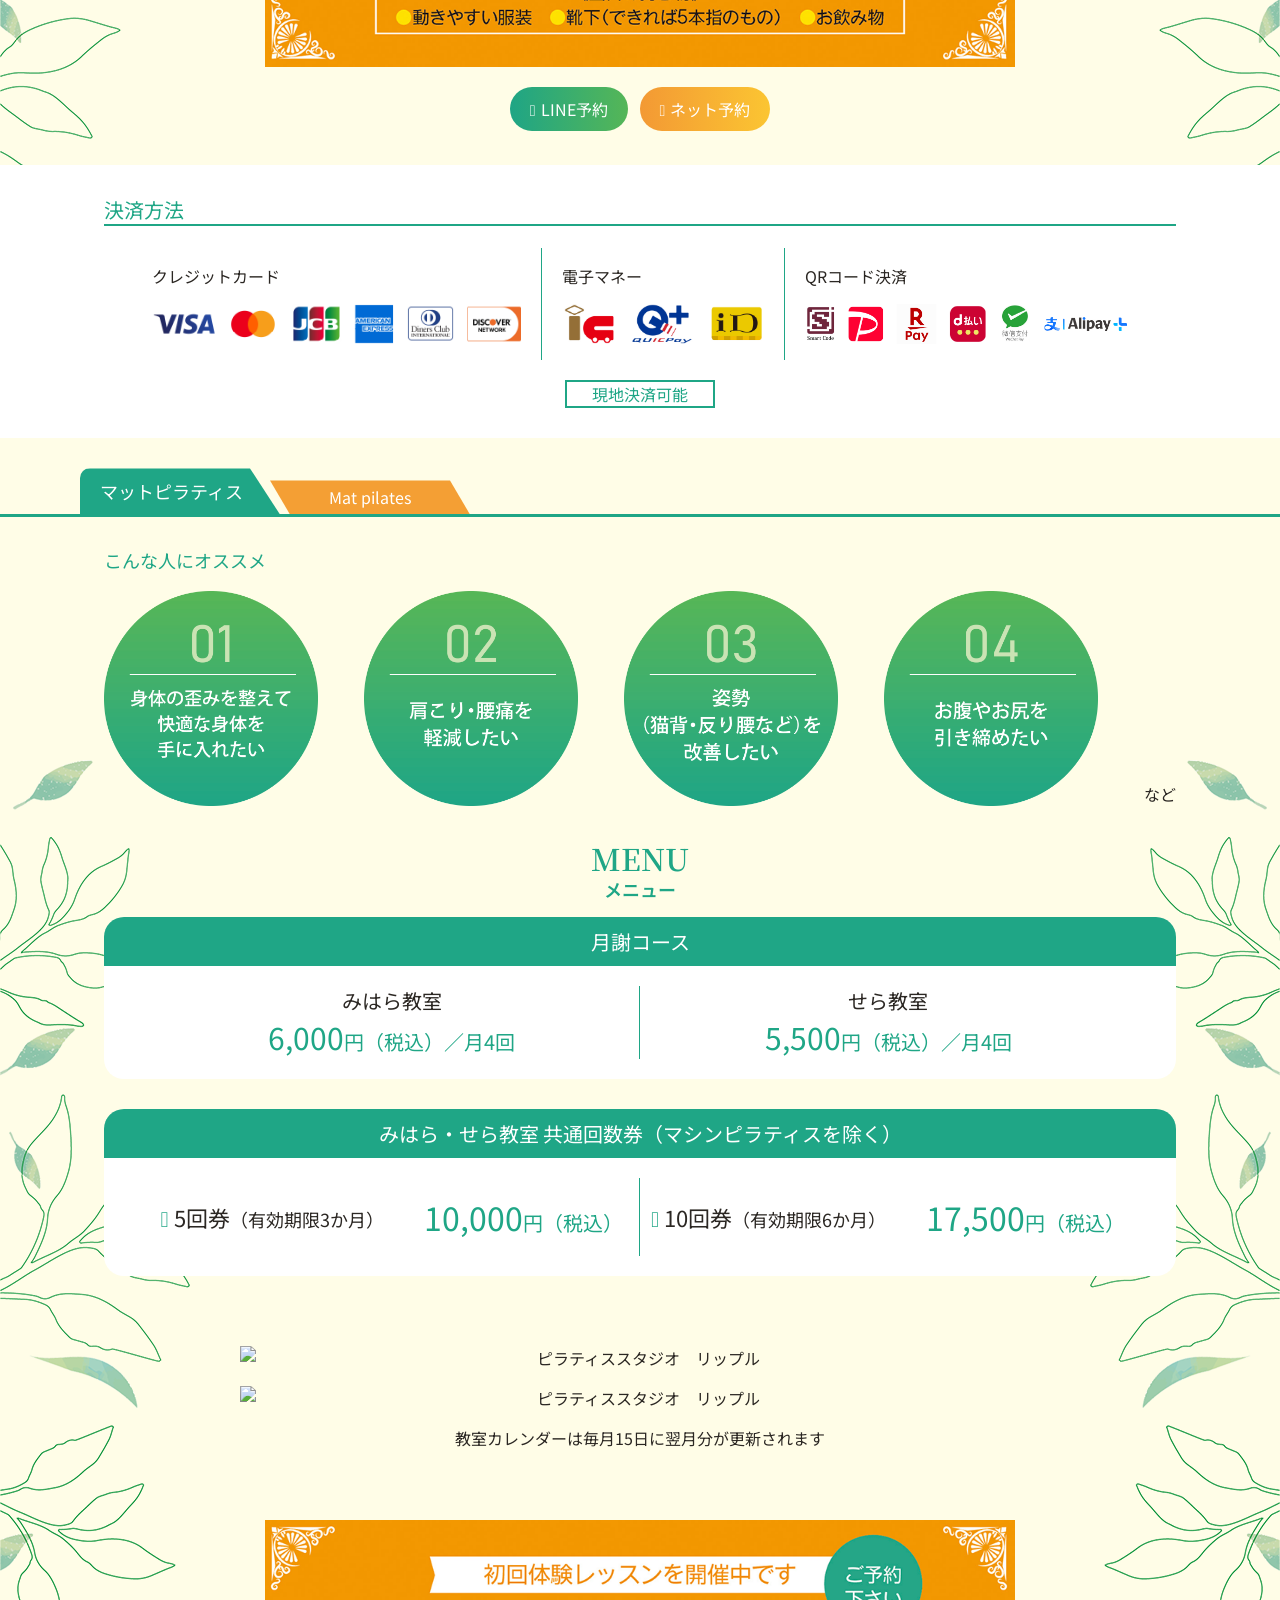
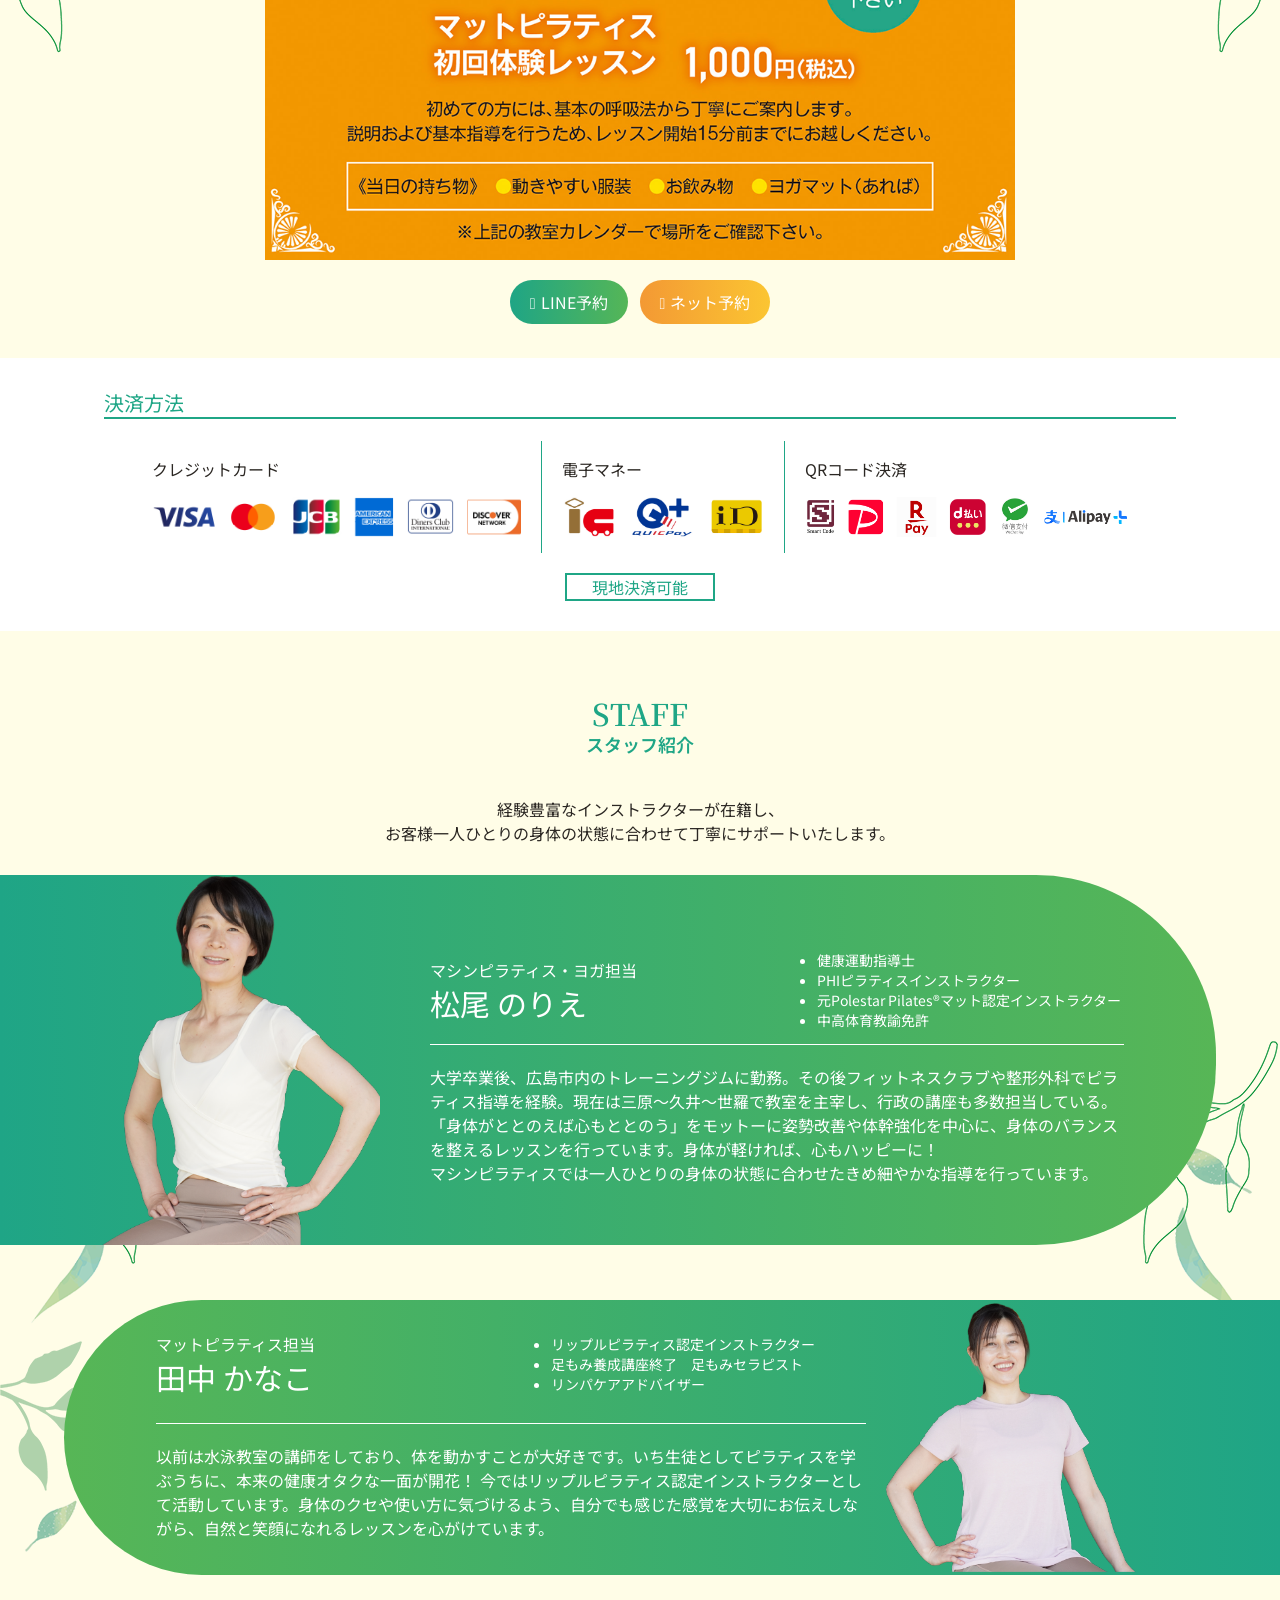
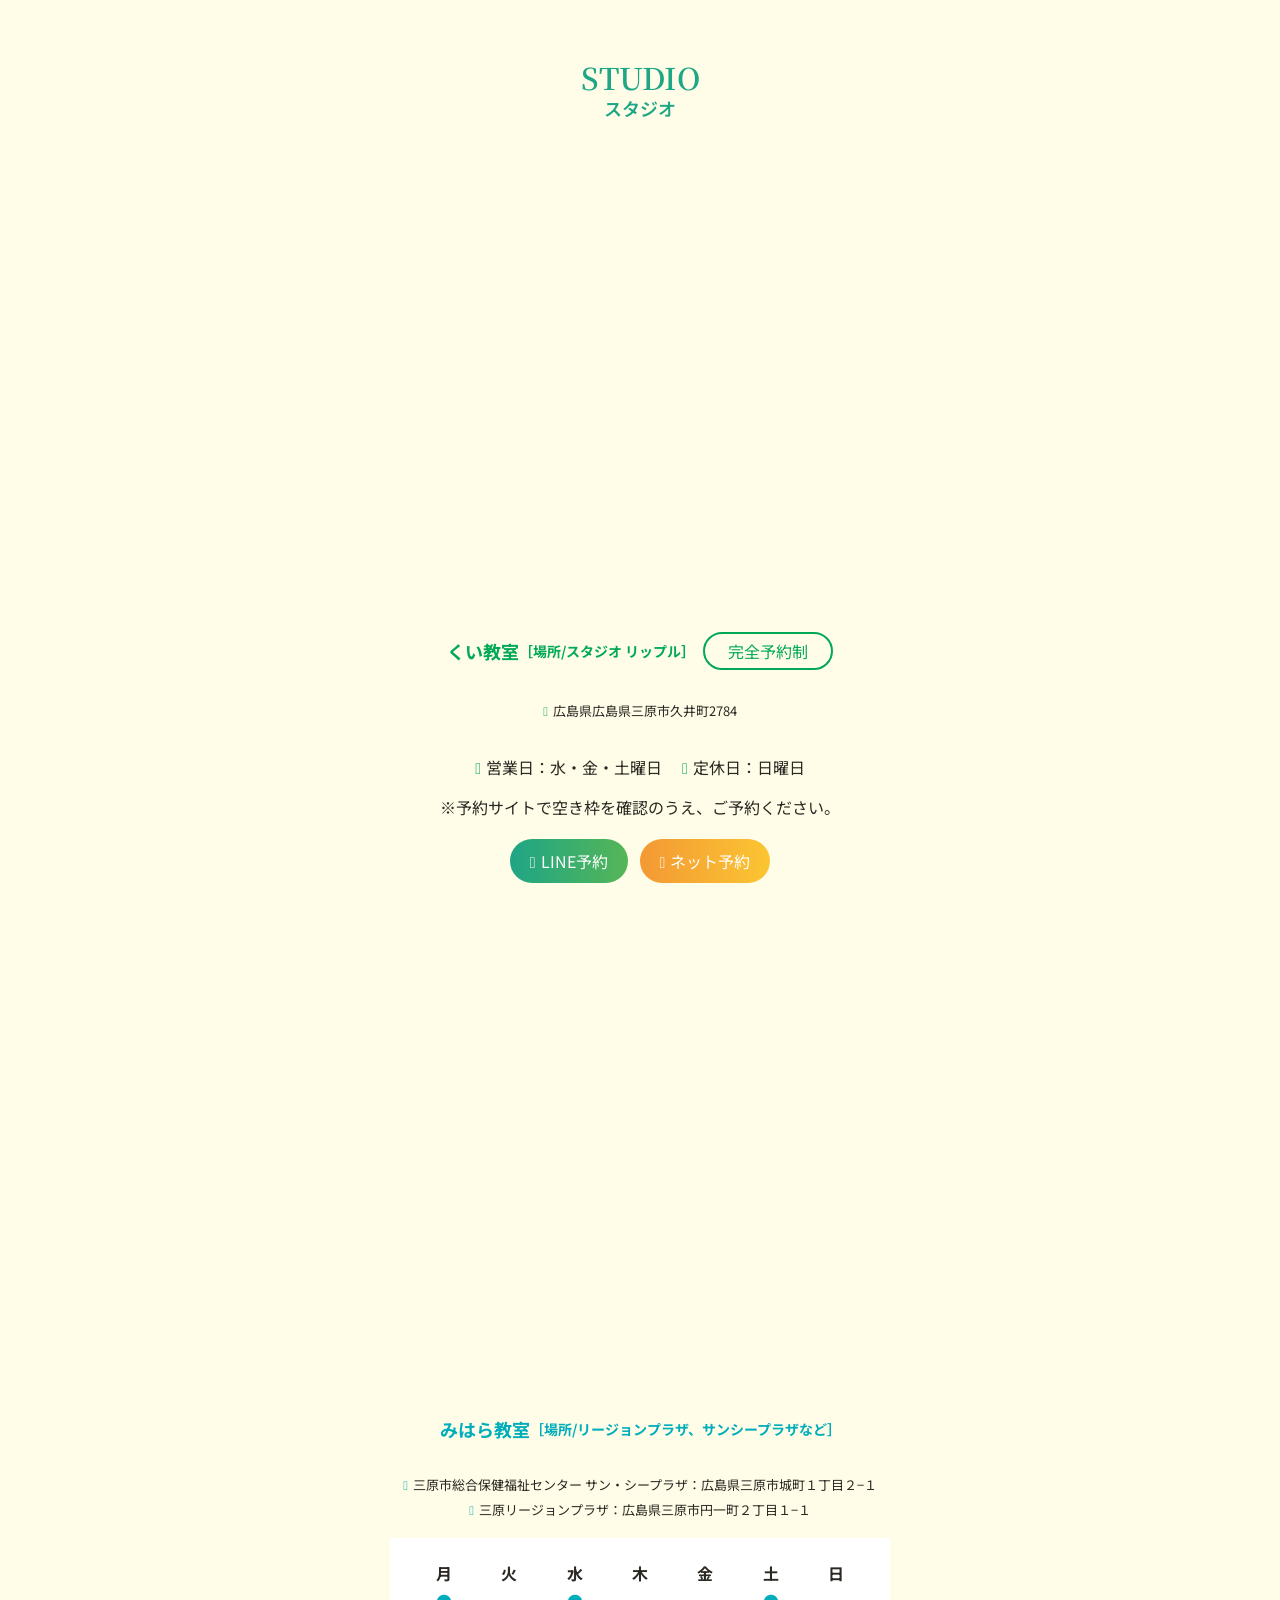
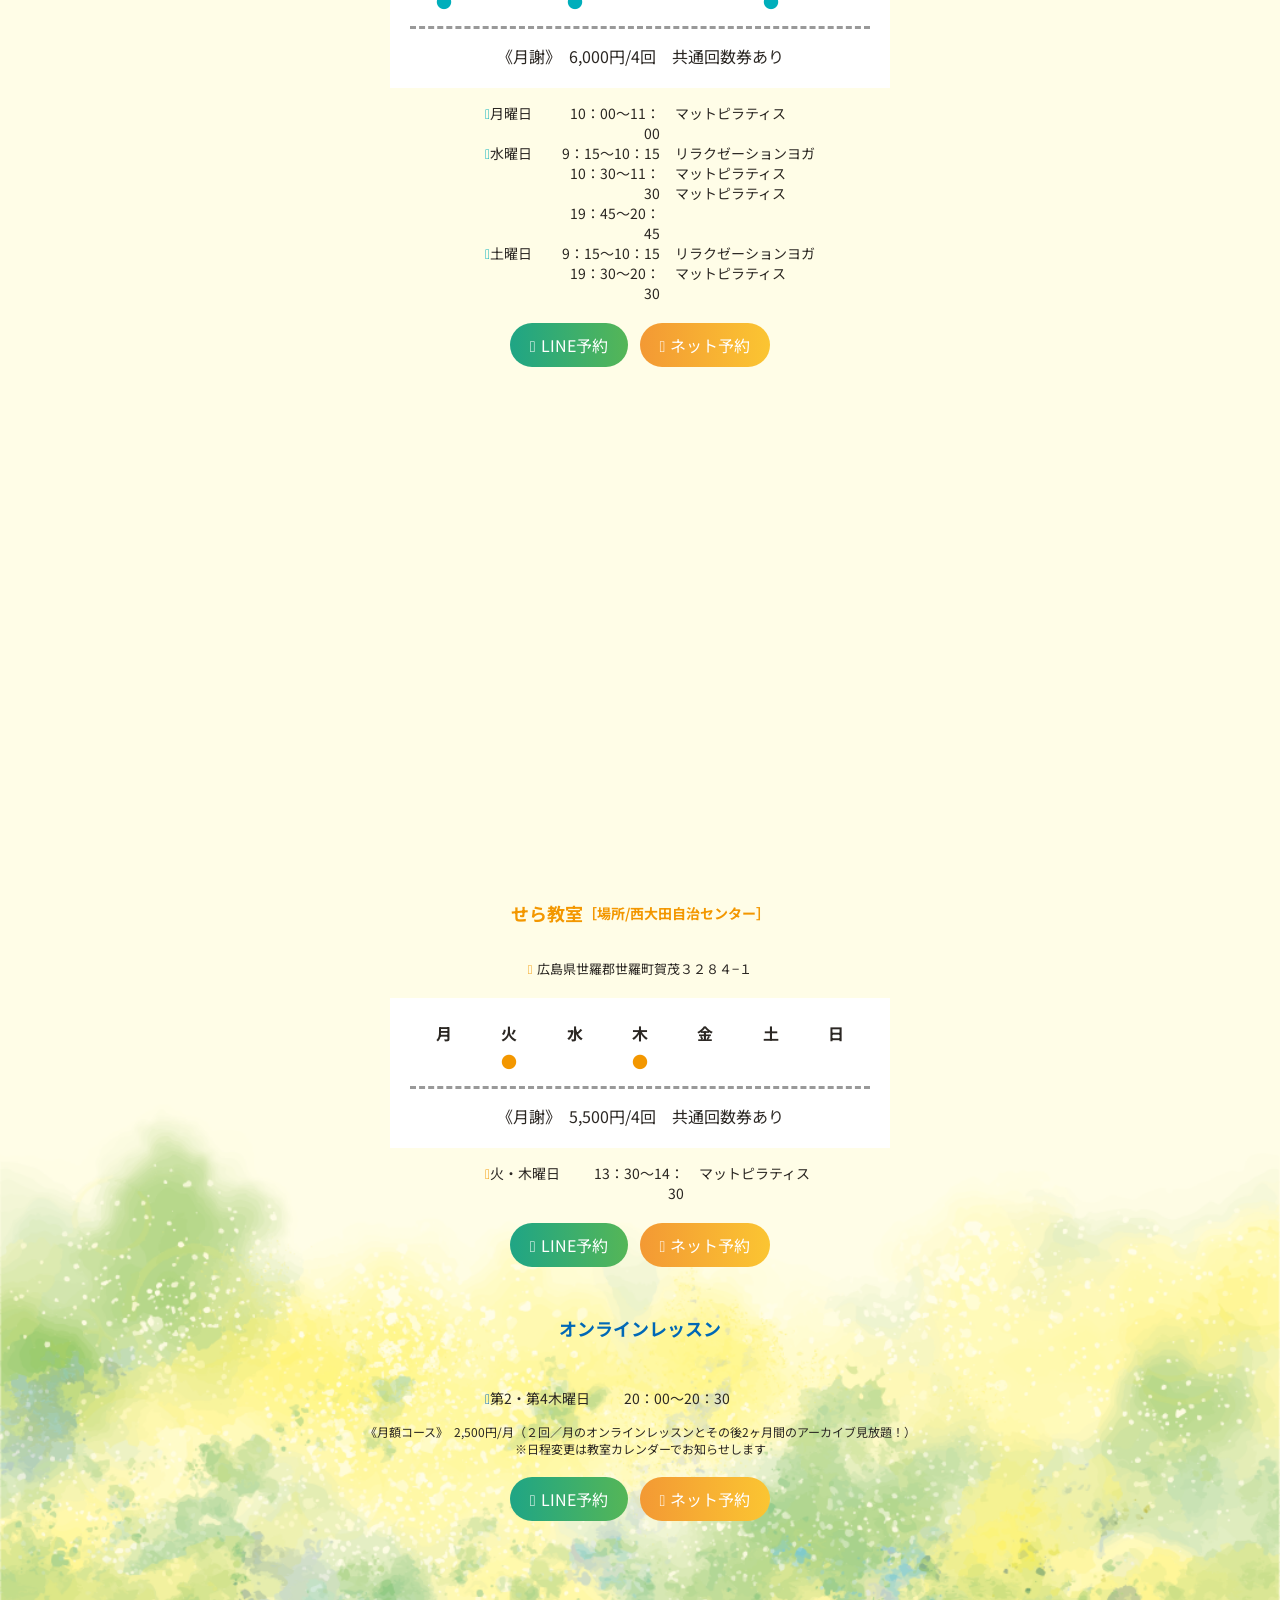
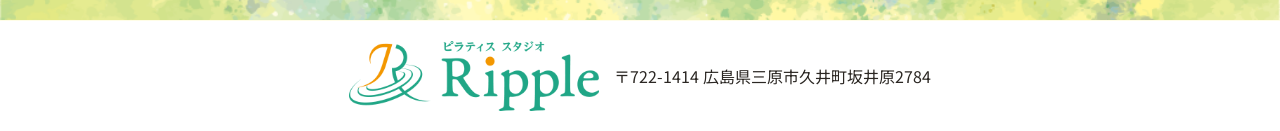
==== commit 4aa40737: "Update index.html" ====
--- a/index.html
+++ b/index.html
@@ -420,7 +420,7 @@
 						  <div class="staff-info line1">
 							  <div class="staff-info1">
 								<p>マットピラティス担当</p>
-								<p>田中 かな子</p>
+								<p>田中 かなこ</p>
 							  </div>
 							  <div class="staff-info2">
 								  <ul>
@@ -463,6 +463,7 @@
 							<p>営業日：水・金・土曜日</p>
 							<p>定休日：日曜日</p>
 						</div>
+						<div class="studio4">※予約サイトで空き枠を確認のうえ、ご予約ください。</div>
 				  		<div class="studio-buttons">
 							<a href="https://line.me/R/ti/p/@204qvchf?ts=07282357&oat_content=url" class="btn btn-green" target="_blank">LINE予約</a>
 							<a href="https://r-pilates-2784.stores.jp/reserve/kui-sakaibara-studio-ripple/4110200#pageContent" class="btn btn-orange" target="_blank">ネット予約</a>
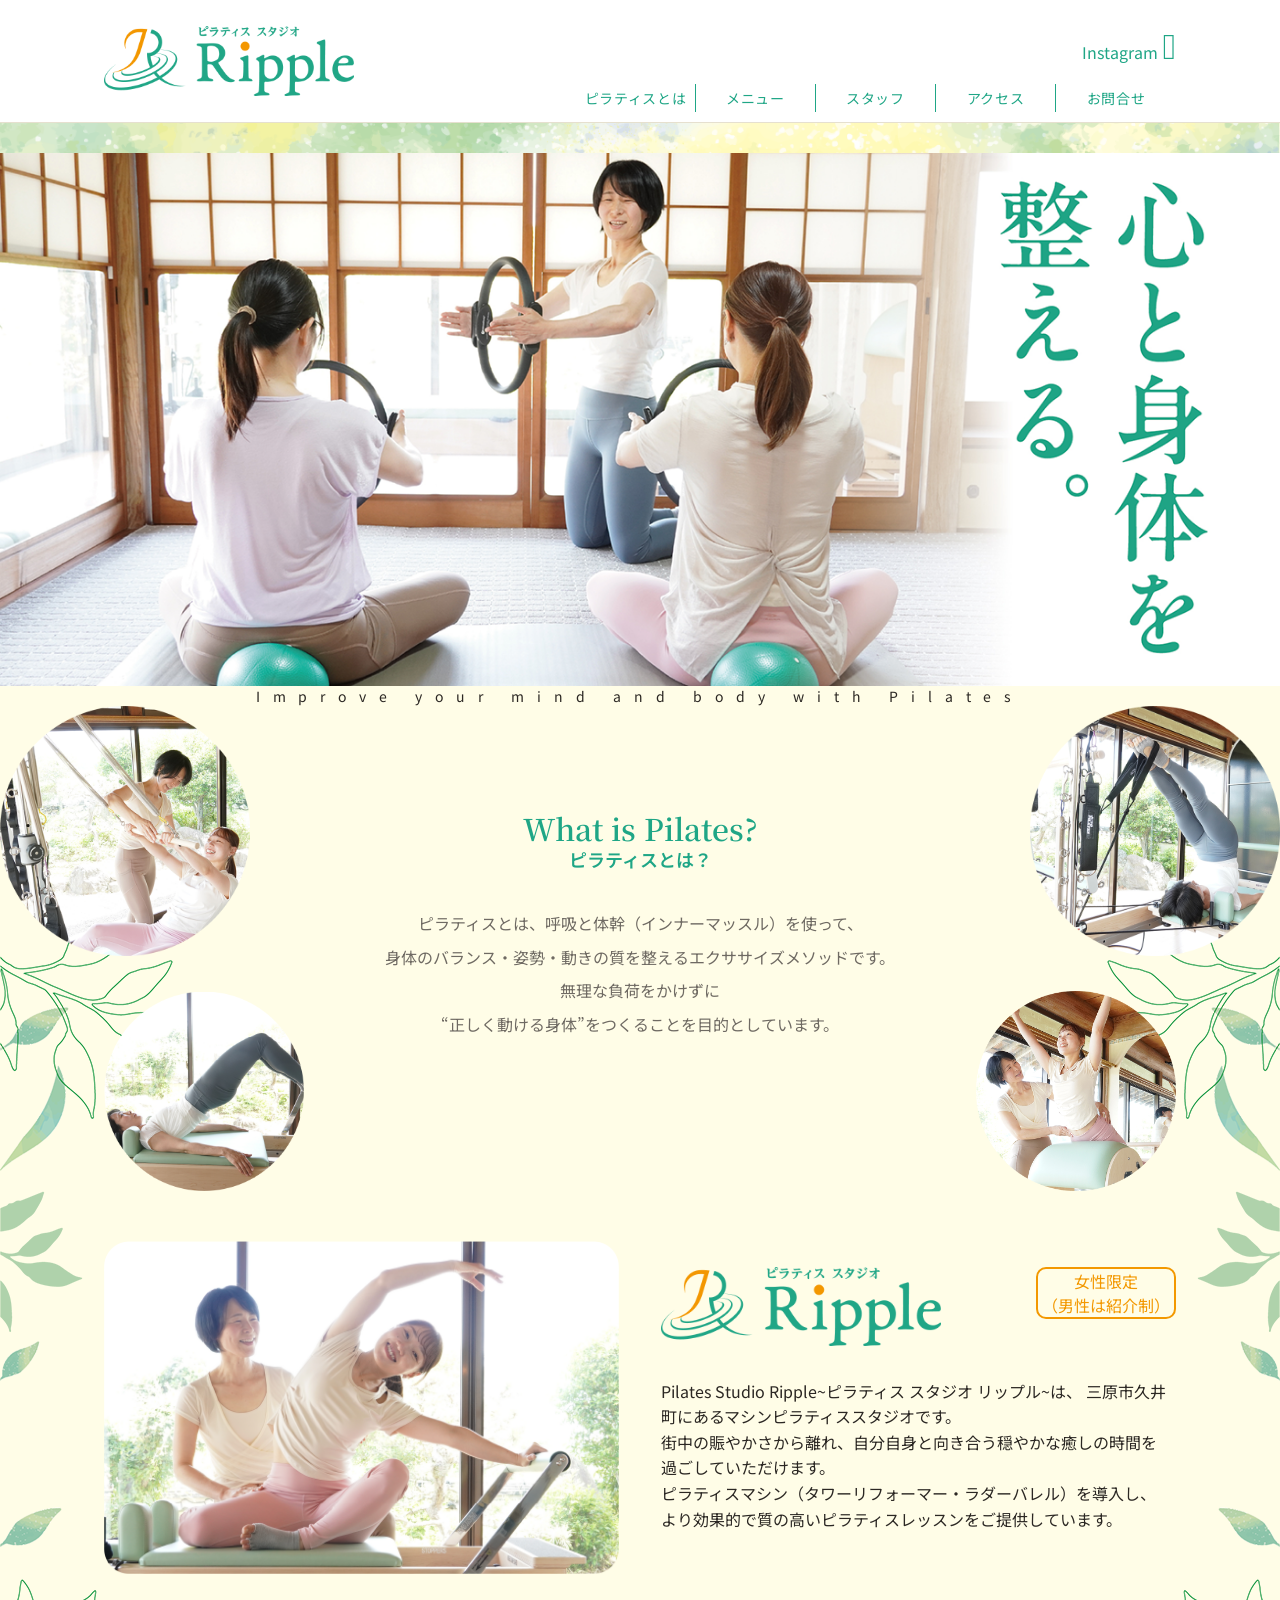
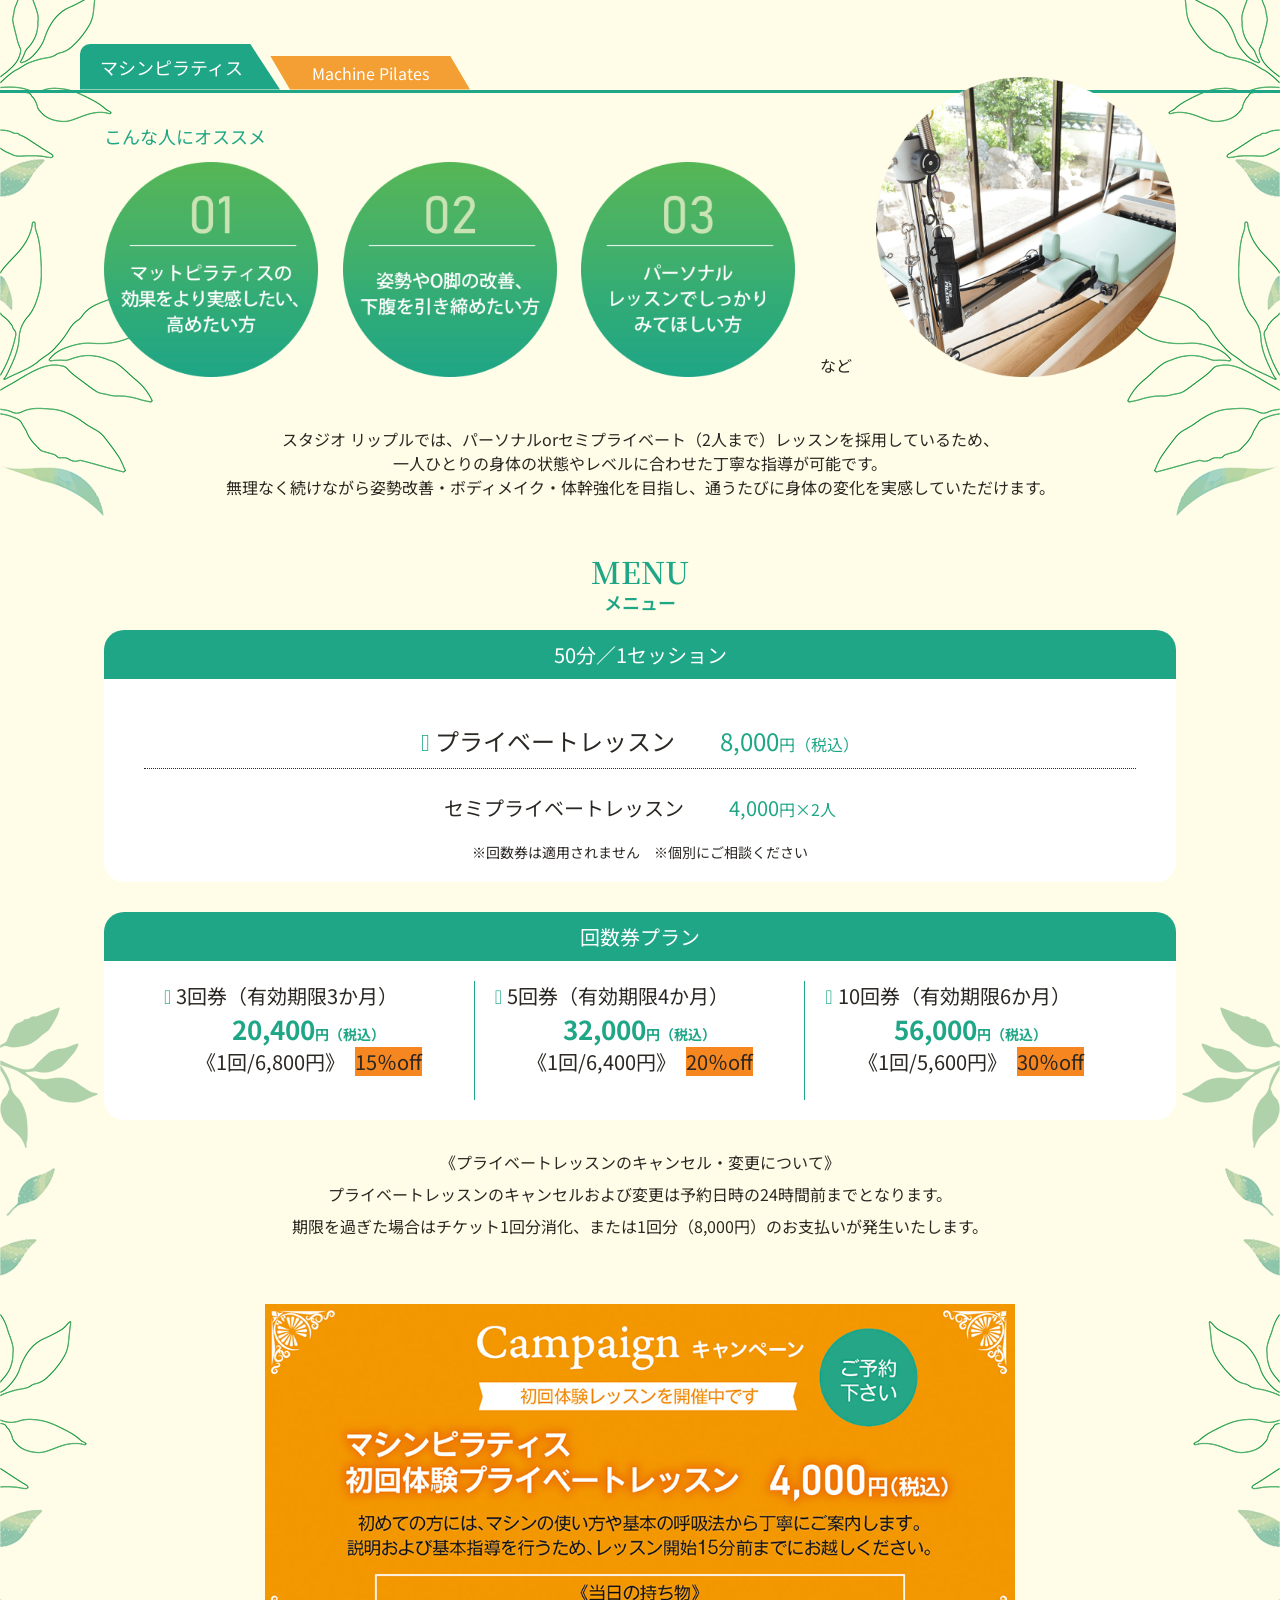
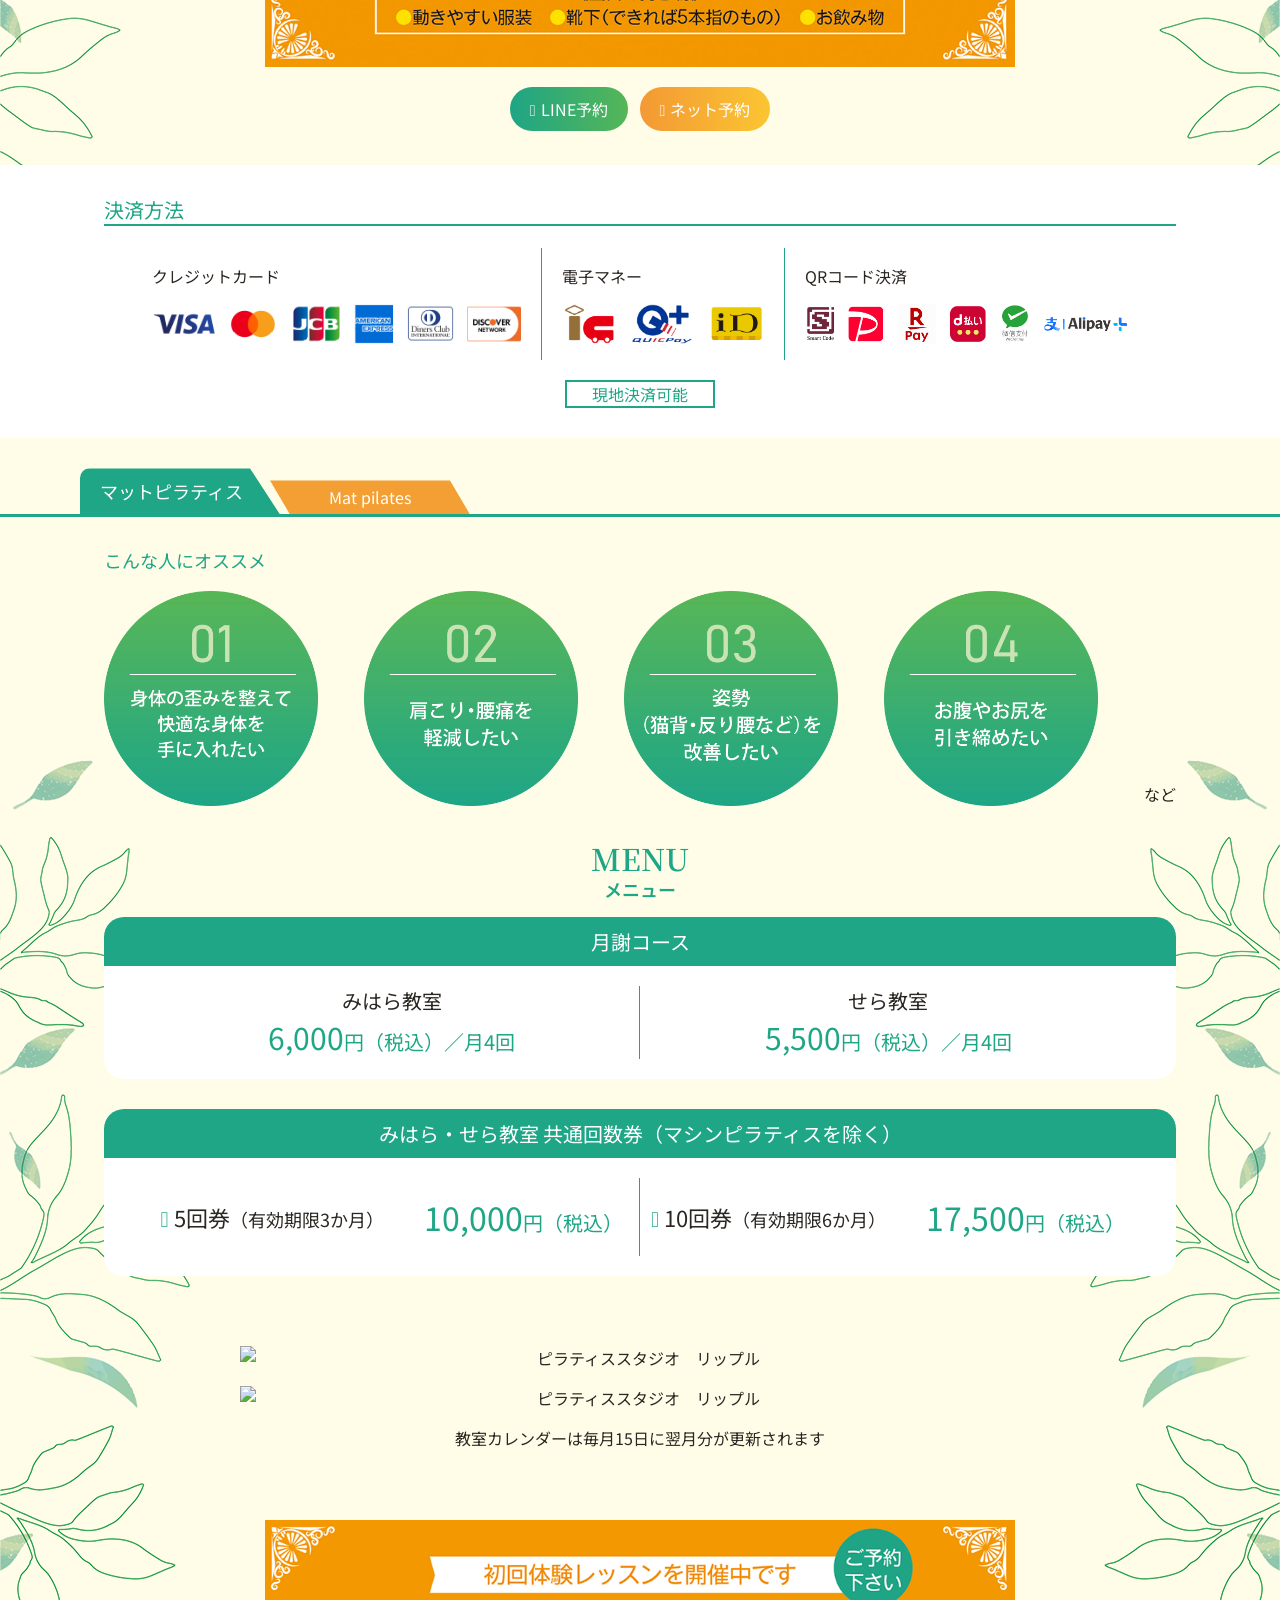
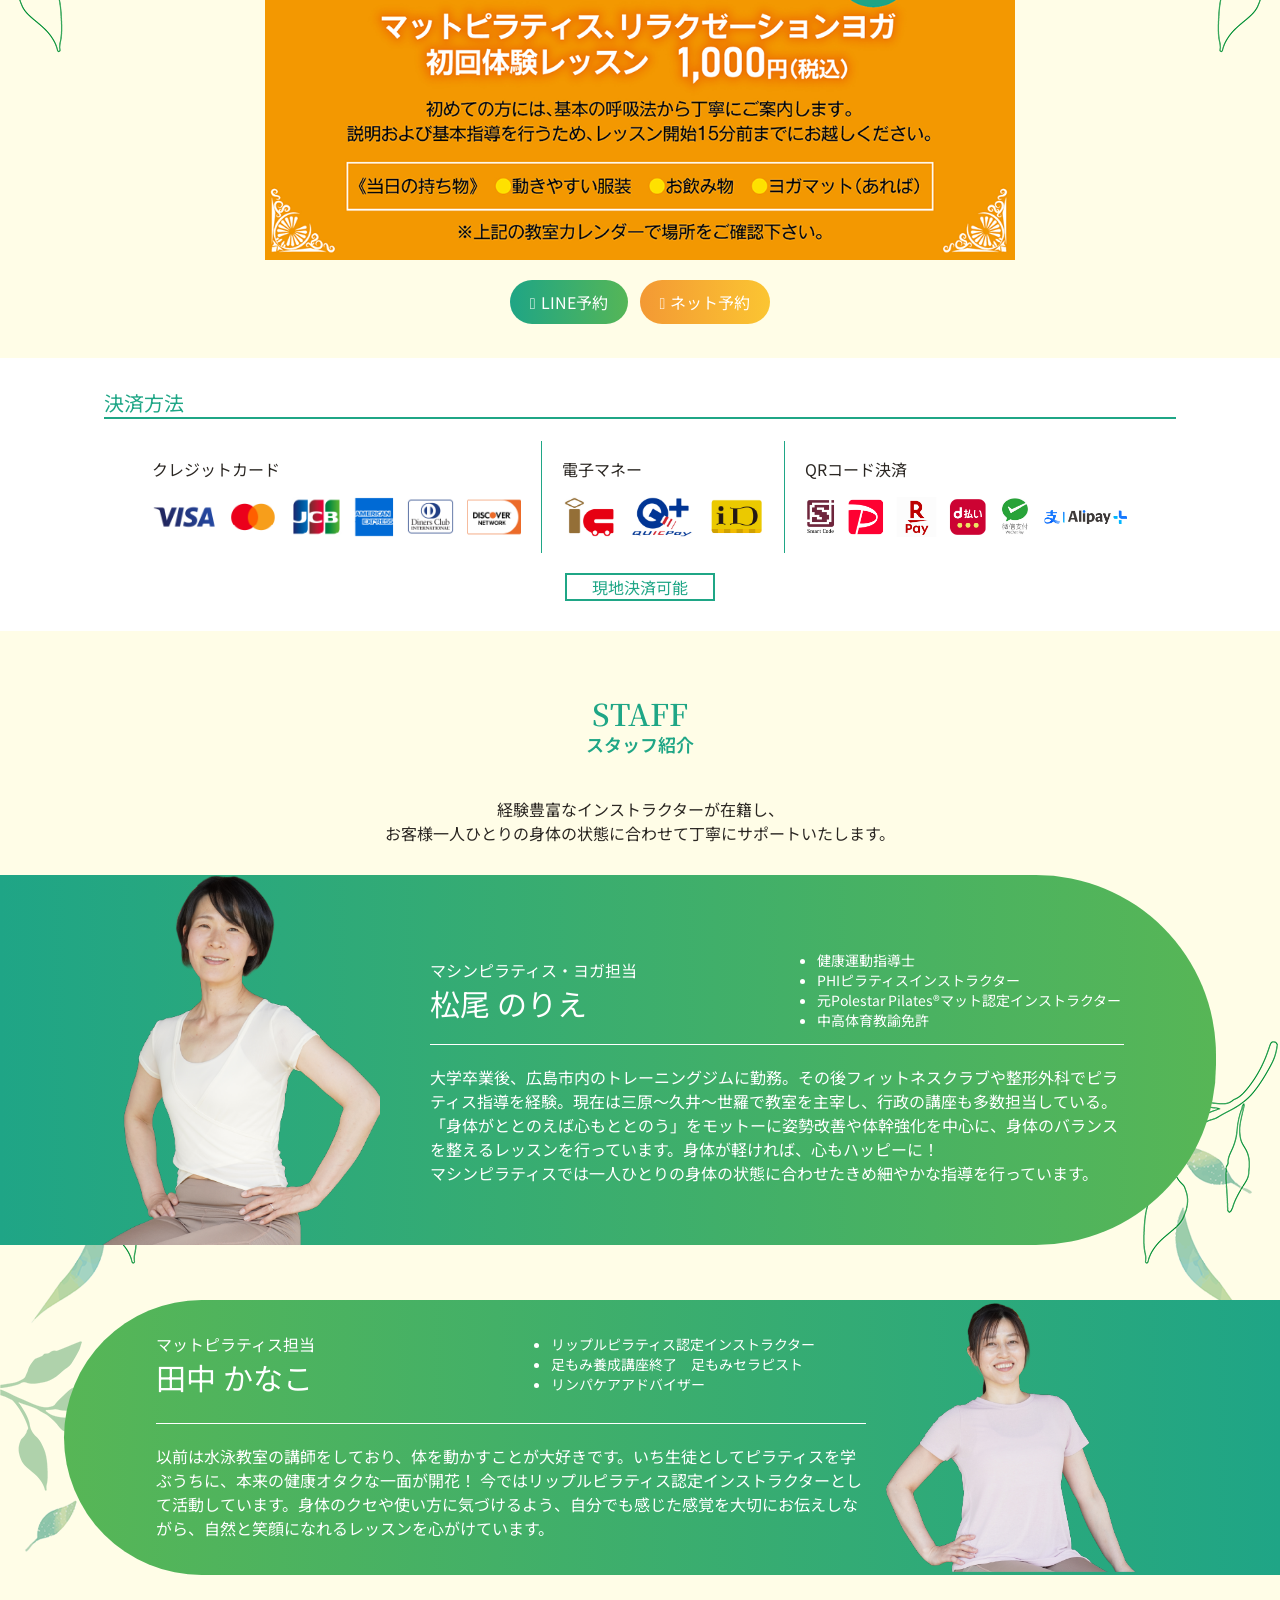
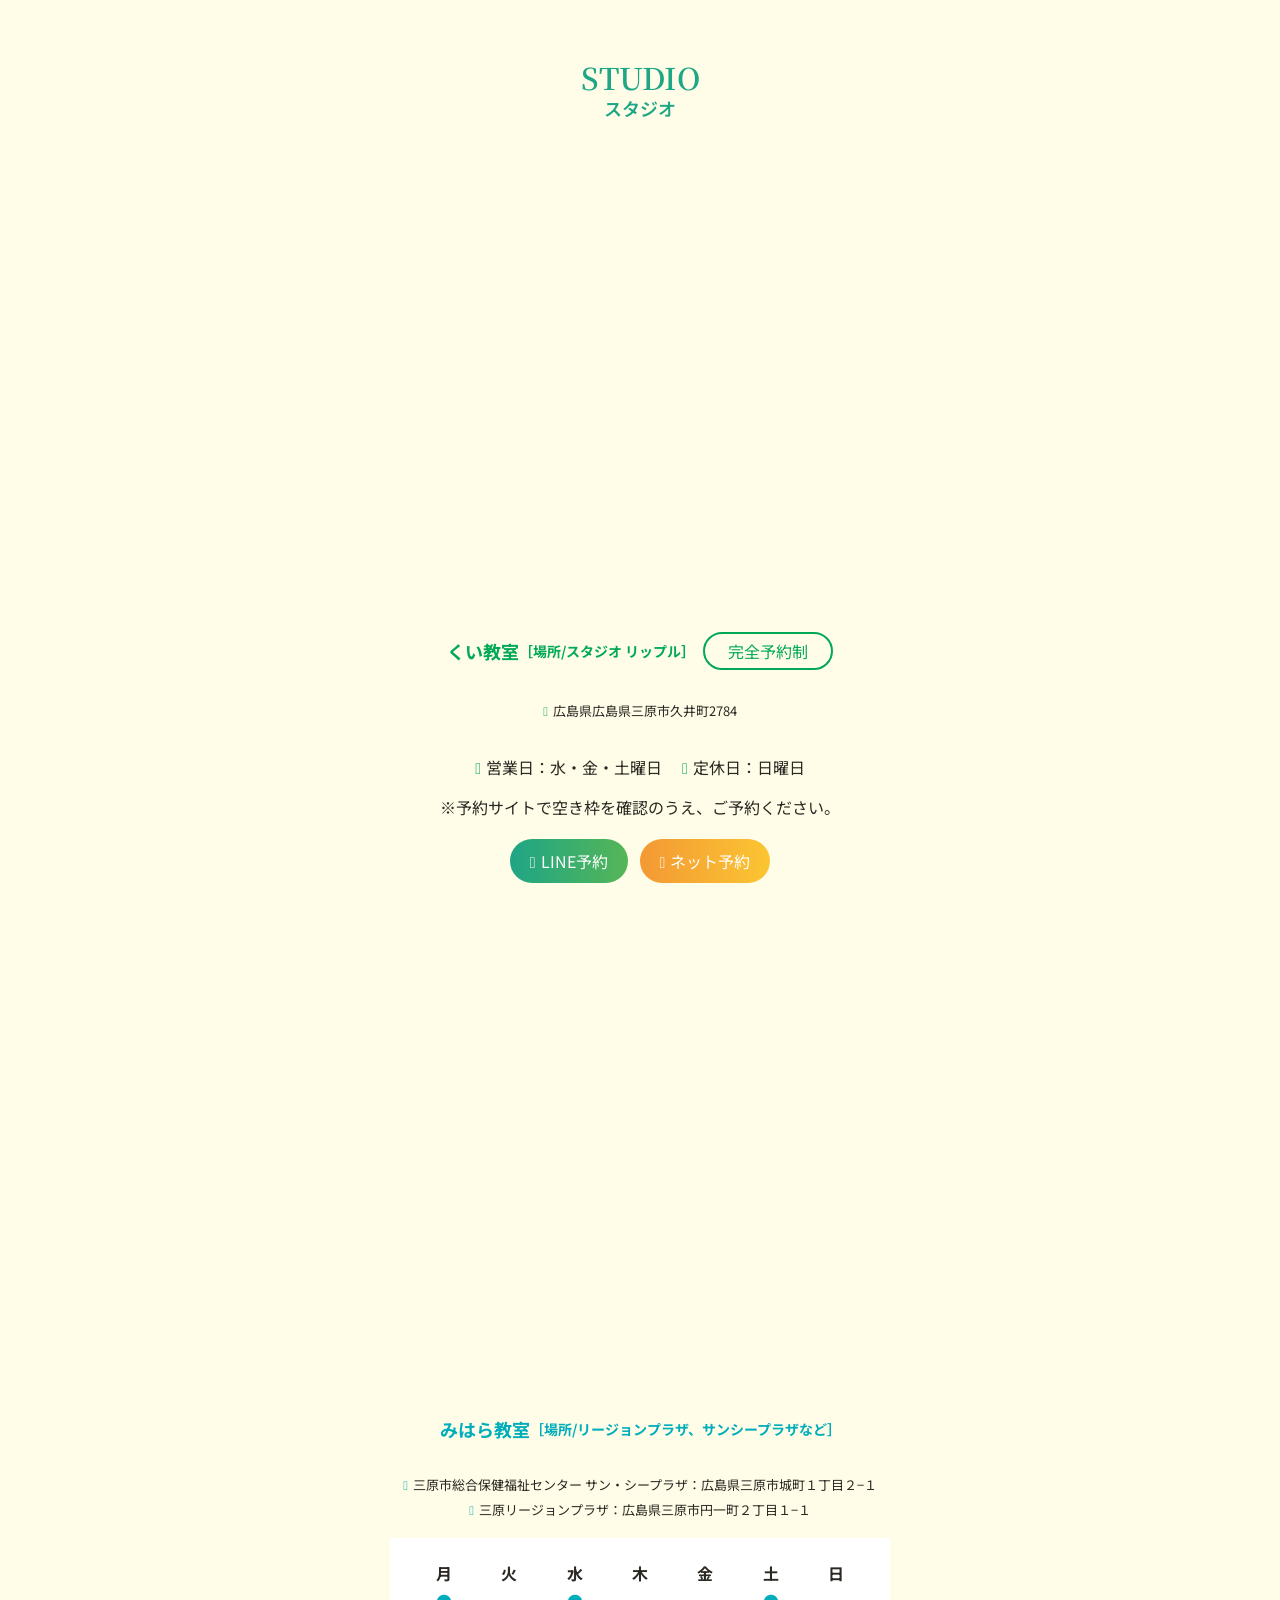
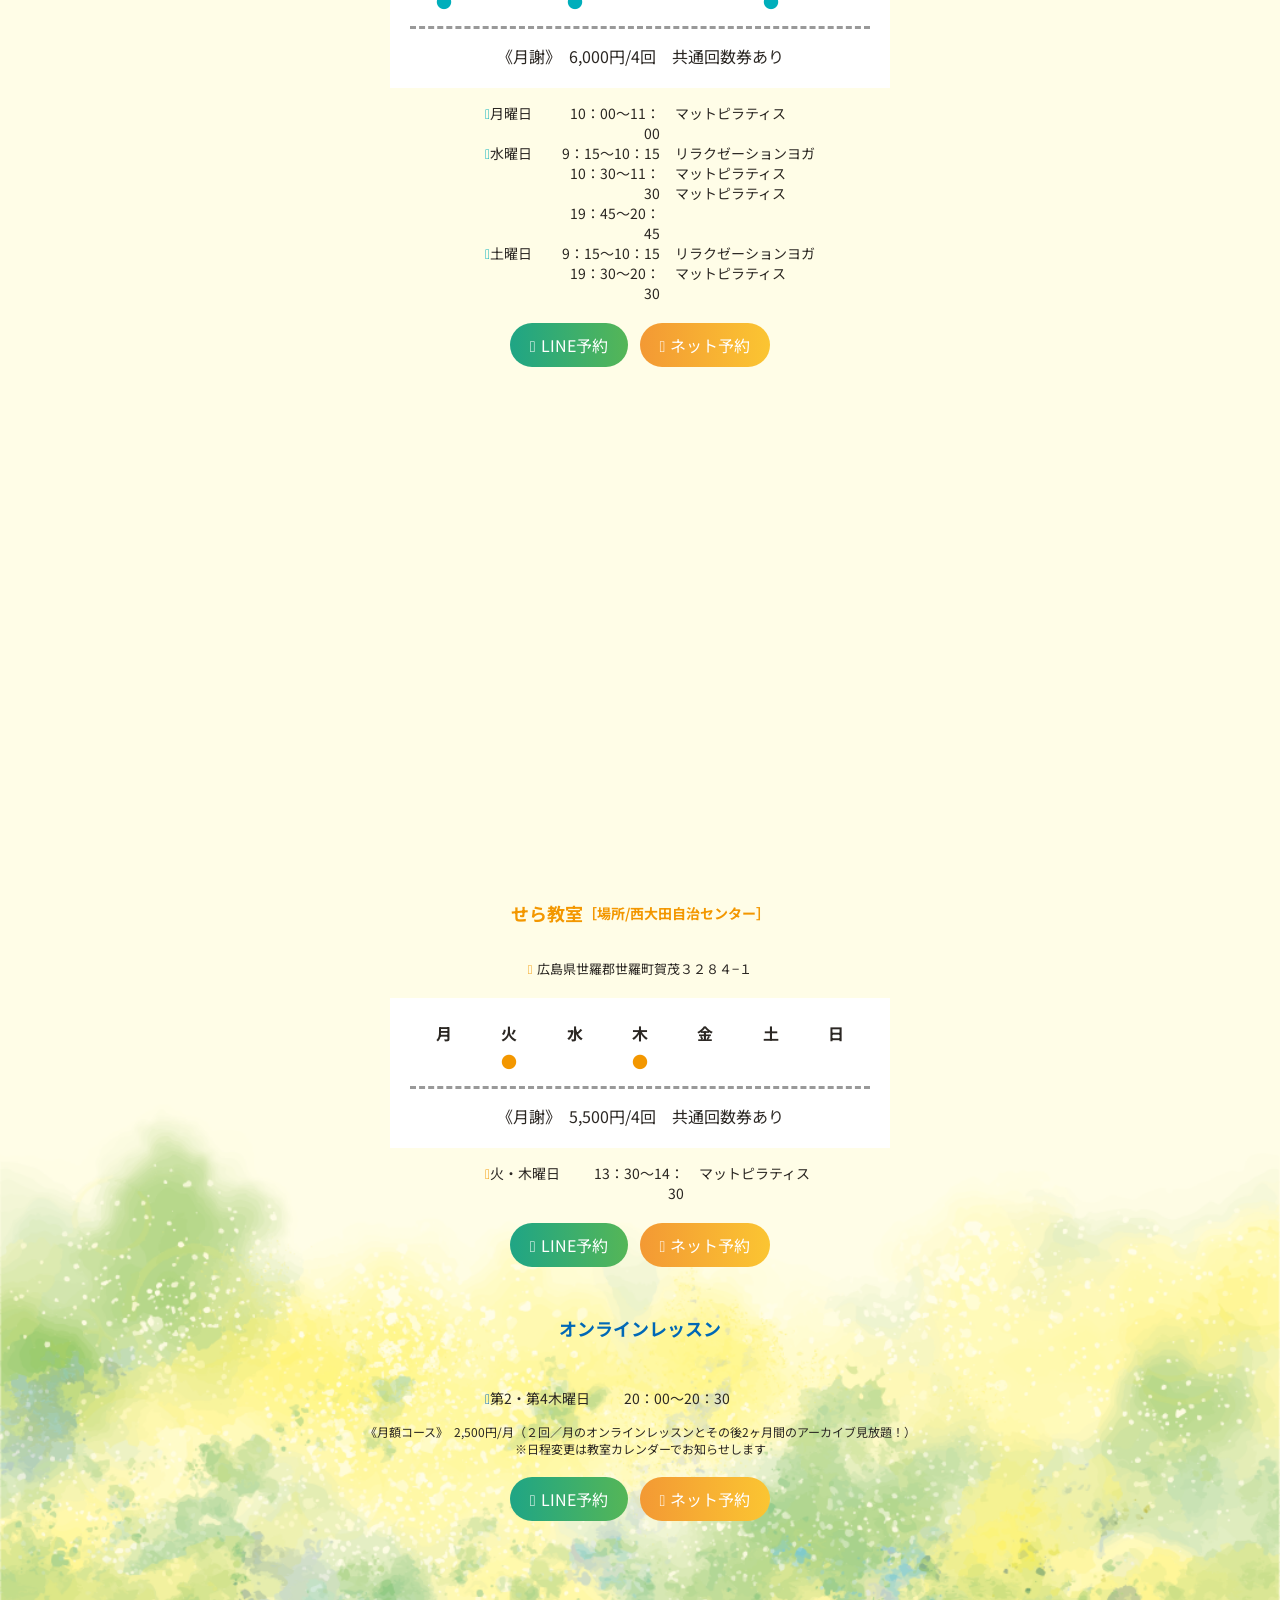
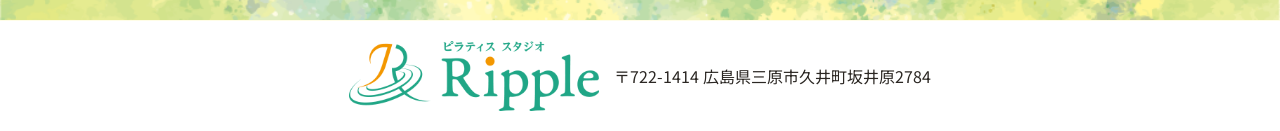
==== commit e7949db9: "Add files via upload" ====
--- a/index.html
+++ b/index.html
@@ -315,9 +315,9 @@
 				
 				
 			<div class="program7">	
-			　  <p><img id="calendar1" src="https://res.cloudinary.com/o5vjtxmu/image/upload/calender1_atkdhb.jpg" alt="ピラティススタジオ　リップル"></p>
-				
-				<p><img id="calendar2" src="https://res.cloudinary.com/o5vjtxmu/image/upload/calender2_bbyiql.jpg" alt="ピラティススタジオ　リップル"></p>
+			　  <p><img id="calendar1" src="https://res.cloudinary.com/o5vjtxmu/image/upload/calender1.jpg" alt="ピラティススタジオ　リップル"></p>
+				
+				<p><img id="calendar2" src="https://res.cloudinary.com/o5vjtxmu/image/upload/calender2.jpg" alt="ピラティススタジオ　リップル"></p>
 				
 				<p>教室カレンダーは毎月15日に翌月分が更新されます</p>
 			</div>	
